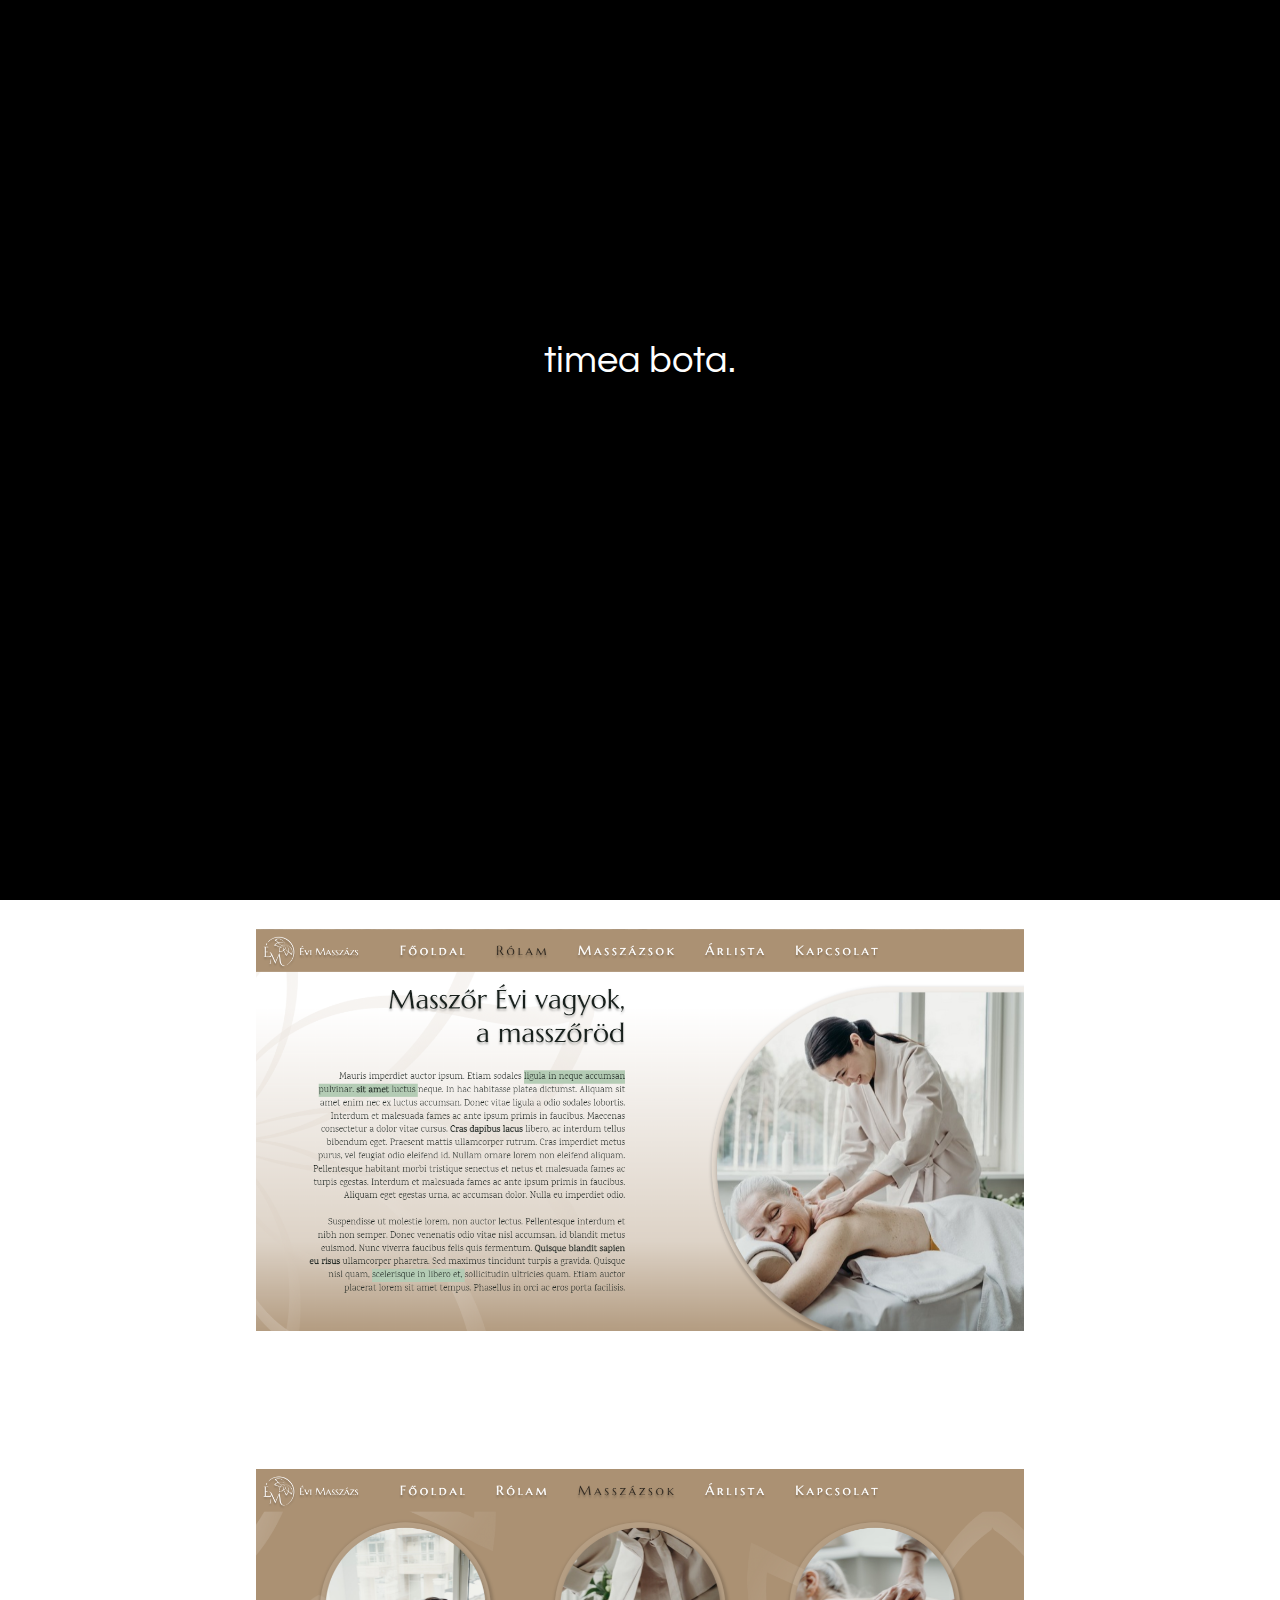
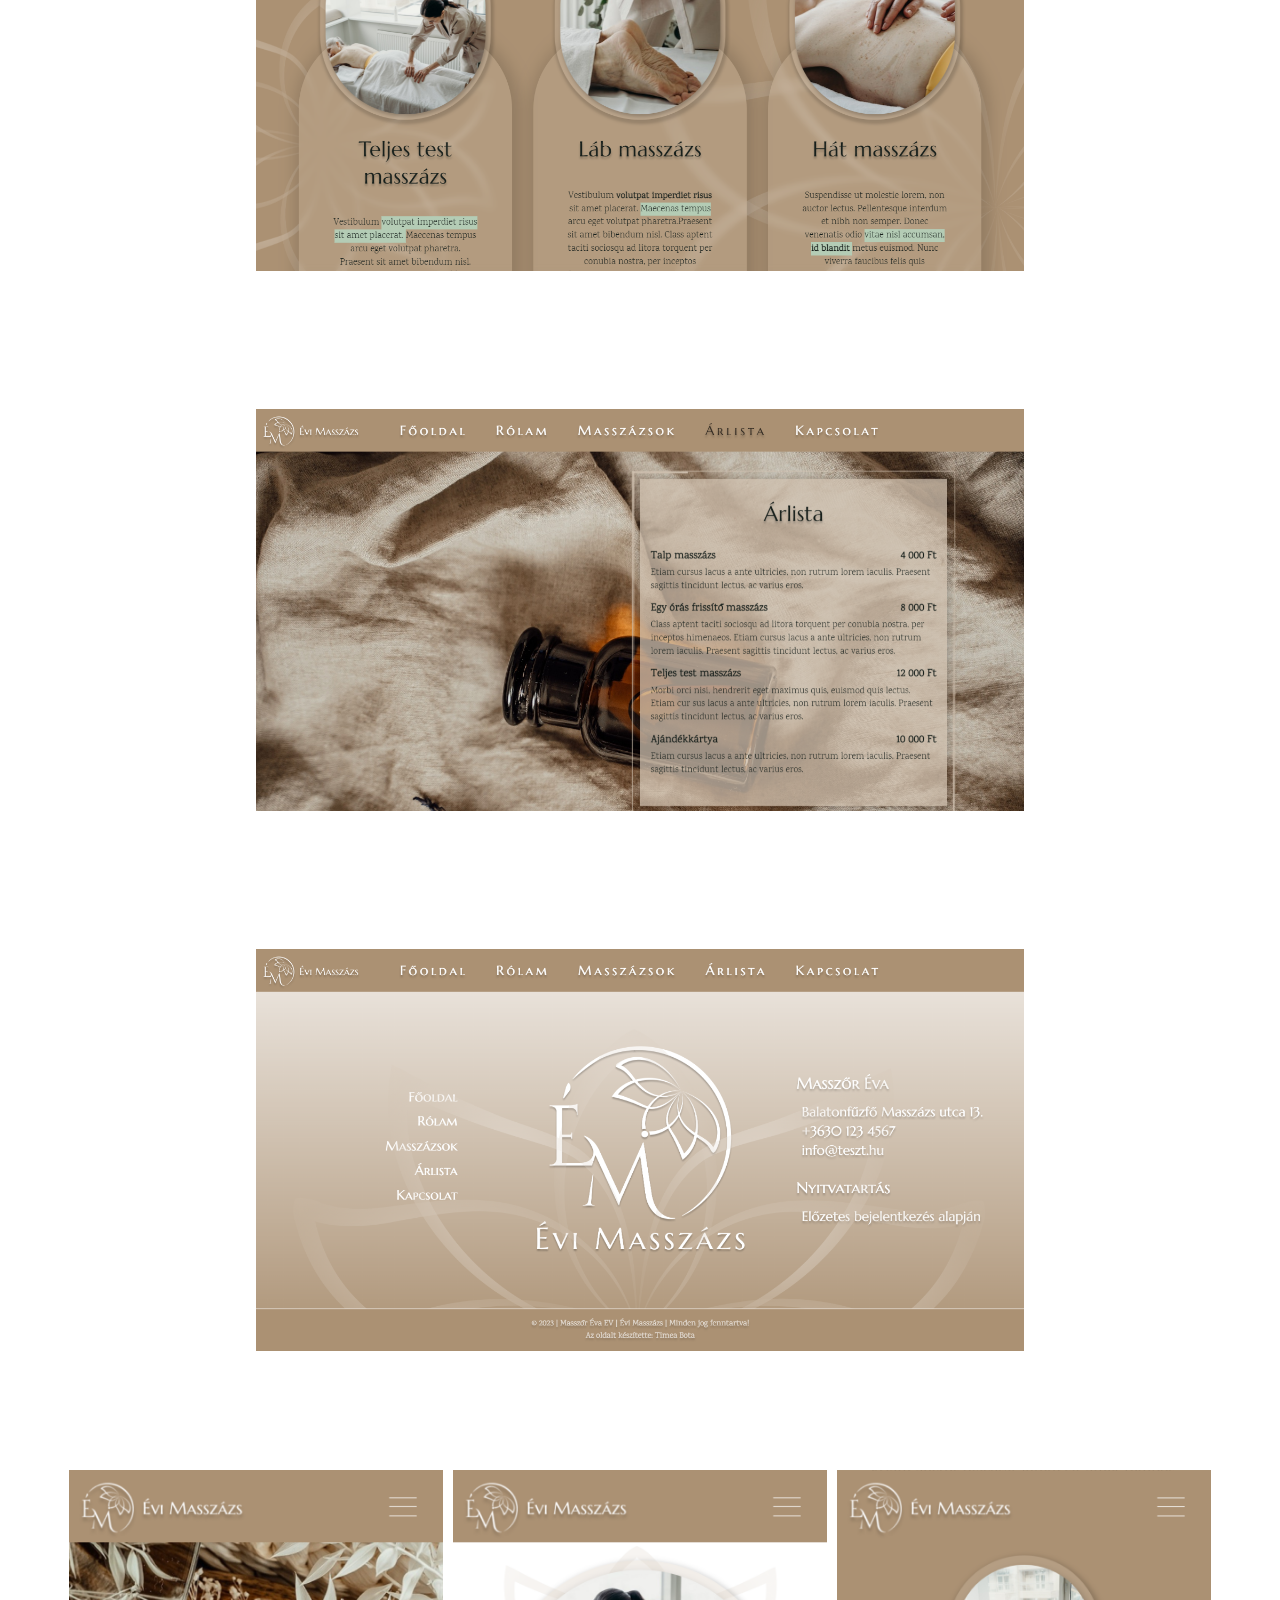
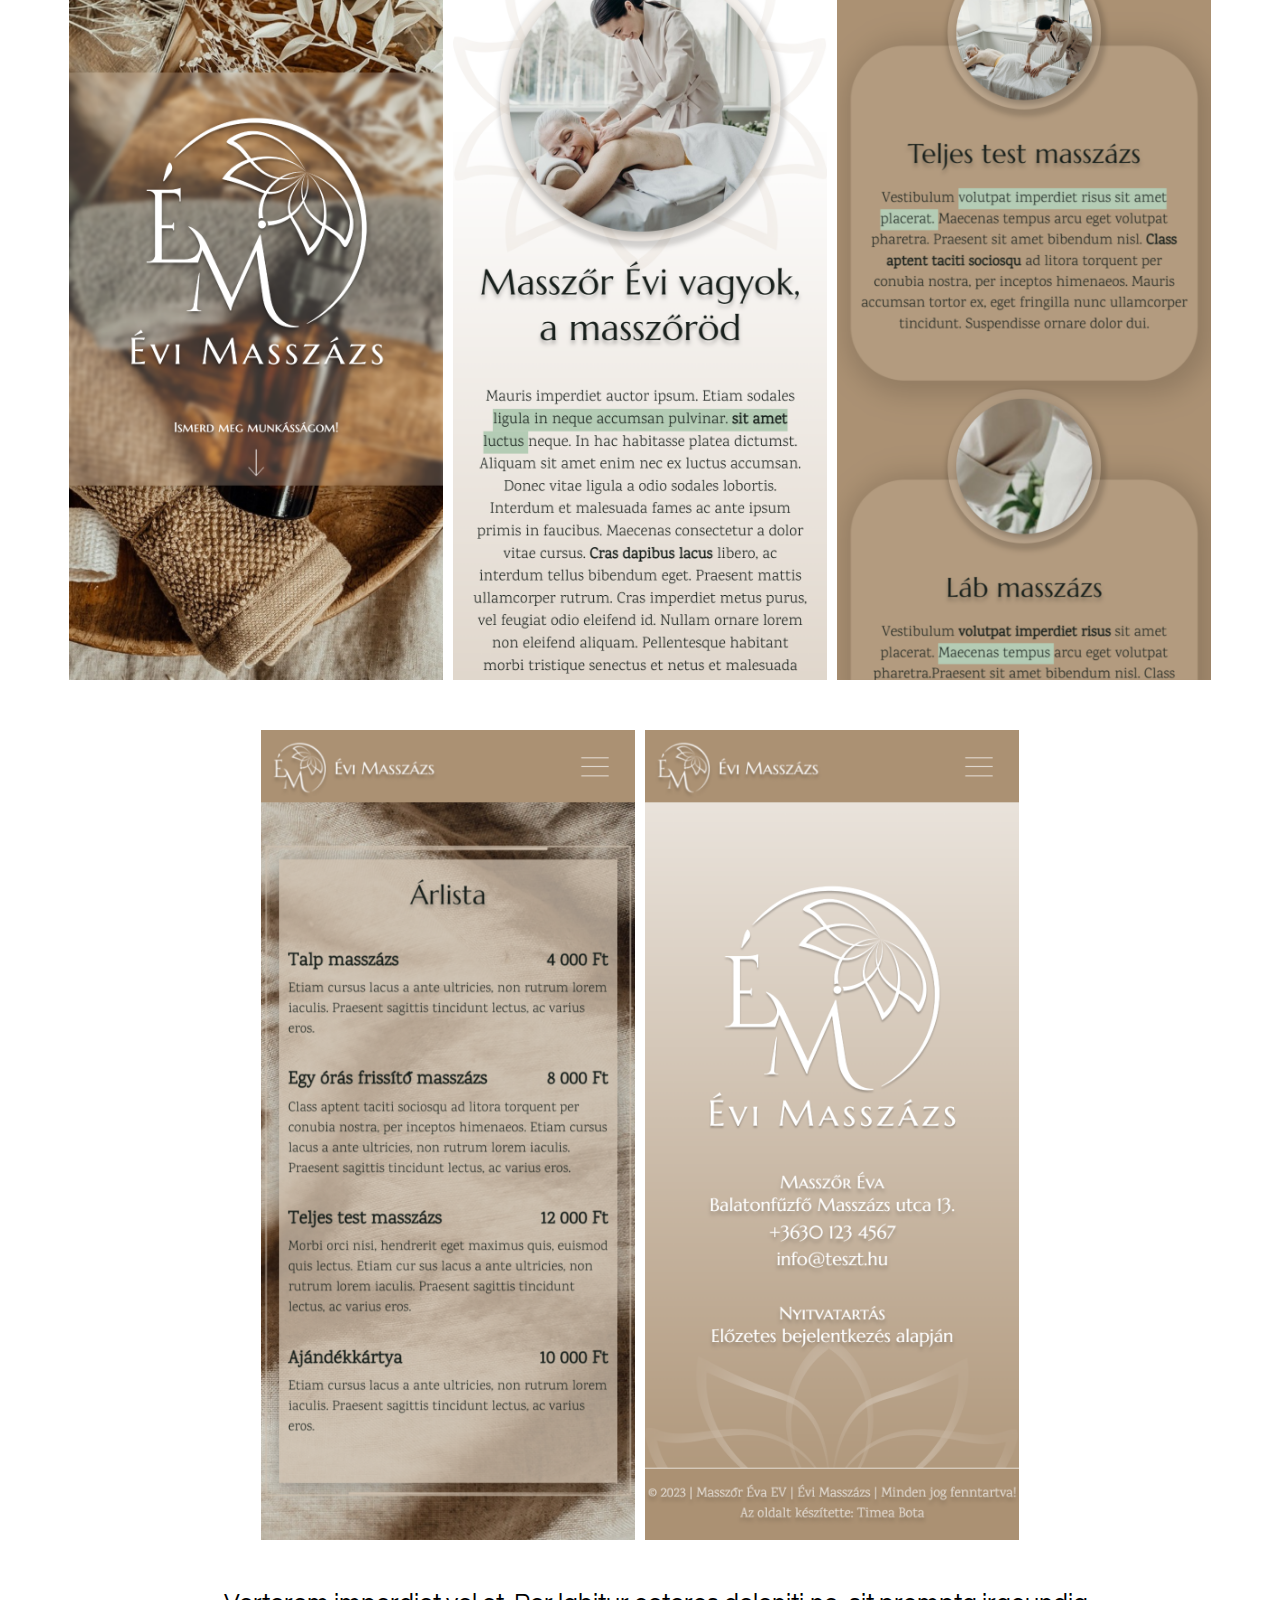
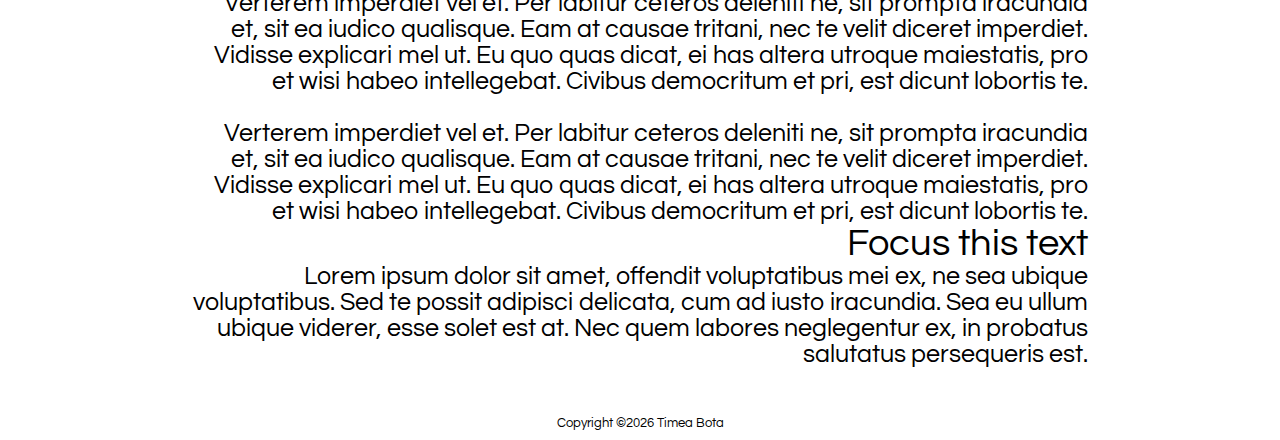
==== portfolio/001.html @ 559e6832 "001portfolio" ====
<!DOCTYPE html>
<html lang="en">
<head>
    <meta charset="UTF-8">
    
    <meta name="viewport" content="width=device-width, initial-scale=1.0">
    <link rel="icon" type="image/x-icon" href="">
    <title>Timea Bota - 001 Eva Massage</title>
    
    <!--css-->
    <link rel="stylesheet" href="./portfolio_style/portfolio_base.css">
    <link rel="stylesheet" href="./portfolio_style/portfolio_intro.css">
    <link rel="stylesheet" href="../style/header.css">
    <link rel="stylesheet" href="./portfolio_style/001.css">
    <!--font Questrial-->
    <link rel="preconnect" href="https://fonts.googleapis.com">
    <link rel="preconnect" href="https://fonts.gstatic.com" crossorigin>
    <link href="https://fonts.googleapis.com/css2?family=Questrial&display=swap" rel="stylesheet">
    <!--font Raleway dots-->
    <link rel="preconnect" href="https://fonts.googleapis.com">
    <link rel="preconnect" href="https://fonts.gstatic.com" crossorigin>
    <link href="https://fonts.googleapis.com/css2?family=Raleway+Dots&display=swap" rel="stylesheet">
    <!--font Mulish-->
    <link rel="preconnect" href="https://fonts.googleapis.com">
    <link rel="preconnect" href="https://fonts.gstatic.com" crossorigin>
    <link href="https://fonts.googleapis.com/css2?family=Mulish&display=swap" rel="stylesheet">

    <script src="../javascript/portfolio_script.js" defer></script>
</head>
<body>
    <div class="intro">
        <h1 class="logo-header">
            <span class="logo-intro">timea</span>
            <span class="logo-intro">bota.</span>
        </h1>
    </div>
    <header class="header">
        <div class="logo">logo</div>
        <div class="name">
            Timea Bota
            <br>
            Graphic Designer
        </div>
    </header>
    <main>
        <div class="back-main">
            <a href="../index.html#portfolio" class="back">Back to the projects</a>
            <a href="../index.html#portfolio" class="arrow">
                <div></div>
                <div></div>
                <div></div>
            </a>
        </div>
        <div class="top-container">
            <h1>Eva Massage alias Évi Masszázs</h1>
            <p>Fictional project based on Adobe Illustrator, Figma, html, css and javascript</p>
            <p>Classic. Friendly. Beige.</p>
        </div>
        <div class="pic-desktop-container">
           <div></div>
           <div></div>
           <div></div>
           <div></div>
           <div></div>
        </div>
        <div class="pic-mobile-container">
            <div></div>
            <div></div>
            <div></div>
            <div></div>
            <div></div>
        </div>
        <div class="bottom-container">
            <p>Verterem imperdiet vel et. Per labitur ceteros deleniti ne, sit prompta iracundia et, sit ea iudico qualisque. Eam at causae tritani, nec te velit diceret imperdiet. Vidisse explicari mel ut. Eu quo quas dicat, ei has altera utroque maiestatis, pro et wisi habeo intellegebat. Civibus democritum et pri, est dicunt lobortis te. <br><br>Verterem imperdiet vel et. Per labitur ceteros deleniti ne, sit prompta iracundia et, sit ea iudico qualisque. Eam at causae tritani, nec te velit diceret imperdiet. Vidisse explicari mel ut. Eu quo quas dicat, ei has altera utroque maiestatis, pro et wisi habeo intellegebat. Civibus democritum et pri, est dicunt lobortis te.</p>
            <h2>Focus this text</h2>
            <p>Lorem ipsum dolor sit amet, offendit voluptatibus mei ex, ne sea ubique voluptatibus. Sed te possit adipisci delicata, cum ad iusto iracundia. Sea eu ullum ubique viderer, esse solet est at. Nec quem labores neglegentur ex, in probatus salutatus persequeris est.</p>
        </div>
    </main>
    <footer class="footer">Copyright &copy;<script>document.write(new Date().getFullYear());</script> Timea Bota</footer>
</body>
</html>
---- portfolio/portfolio_style/portfolio_base.css ----
:root {
    --purple: #CB77DD;
    --yellow: #FFE267;
    --rose-pompadour: #F07292;
    --aquamarine: #00F5D4;
    --mauve: #FFC1FF;
    --mindaro: #C4F094;
    --indigo: #A29DFF;
    --black: #000000;
    --mainFont: 'Questrial', sans-serif;
    --decorativeFont: 'Raleway Dots', cursive;
    --scrollFont: 'Mulish', sans-serif;
    --defaultTransition: all 300ms ease-in-out;
}

* {
    box-sizing: border-box;
    margin: 0;
    padding: 0;
    list-style: none;
    text-decoration: none;
    font-weight: normal;
    color: var(--black);
}

html {
    font-size: 25px;
    min-width: 280px;
}

body {
    font-family: var(--mainFont);
}

h1 {
    font-size: 1.5rem;
}

h3 {
    font-size: 1rem;
}

::-webkit-scrollbar {
    width: 0;
    height: 0;
    background: transparent;
}

::selection {
    background-color: var(--rose-pompadour);
    color: var(--yellow);
}
---- portfolio/portfolio_style/portfolio_intro.css ----
.intro {
    position: absolute;
    top: 0;
    left: 0;
    width: 100vw;
    height: 100vh;
    overflow: hidden;
    background-color: var(--black);
    transition: var(--defaultTransition);
    z-index: 30;
}

.logo-header {
    position: absolute;
    top: 40%;
    left: 50%;
    transform: translate(-50%, -50%);
}

.logo-intro {
    position: relative;
    display: inline-block;
    color: #ffffff;
    bottom: -20px;
    opacity: 0;
    transition: var(--defaultTransition);
}

.logo-intro.active-intro {
    bottom: 0;
    opacity: 1;
    transition: var(--defaultTransition);
}

.logo.fade {
    bottom: 150px;
    opacity: 0;
    transition: var(--defaultTransition);
}
---- style/header.css ----
.header {
    position: fixed;
    height: 100vh;
    width: 50px;
    z-index: 15;
}

.logo {
    font-size: 2rem;
    padding-left: 2rem;
    padding-top: 2rem;
    padding-bottom: 0.5rem;
}

.name {
    font-size: 0.8rem;
    width: 300px;
    padding-left: 2rem;
}

.nav-list {
    position: absolute;
    top: calc(50vh - 50%);
    height: 100vh;
    width: 100px;
    display: flex;
    flex-direction: column;
    justify-content: center;
    white-space: nowrap;
}

.nav-list-a {
    font-size: 1.2rem;
    padding-left: 2rem;
    opacity: 0.5;
    transition: var(--defaultTransition);
}

.line-1 {
    position: absolute;
    top: calc(50% - 100px);
    left: 0;
    width: 15rem;
    border: 1px solid rgba(0, 0, 0, 0.5);
}

.line-2 {
    position: absolute;
    top: calc(50% + 100px);
    left: 0;
    width: 15rem;
    border: 1px solid rgba(0, 0, 0, 0.5);
}

.nav-list-a:hover {
    padding-top: 15px;
    padding-bottom: 15px;
    font-size: 1.5rem;
    opacity: 1;
    transition: var(--defaultTransition);
}

.show-section {
    font-size: 1.5rem;
    opacity: 1;
    transition: var(--defaultTransition);
}

/* OBSERVER RELATED */
.nav-list-a.scale {
    font-size: 1.5rem;
    opacity: 1;
    transition: var(--defaultTransition);
}

/* RESPO MENU */
.toggle-button {
    position: fixed;
    top: 1rem;
    left: 1rem;
    width: 35px;
    height: 17px;
    display: none;
    flex-direction: column;
    justify-content: space-between;
    cursor: pointer;
}

.bar {
    height: 1px;
    background-color: var(--black);
    transition: all .05s linear;
}

/* MAXWIDTH MEDIA QUERIES */
@media screen and (max-width: 1280px) {
    .nav-list-a {
        font-size: 1rem;
    }

    .nav-list-a:hover {
        font-size: 1.1rem;
    }

    .nav-list-a.scale {
        font-size: 1.1rem;
    }

    .line-1 {
        width: 10rem;
    }

    .line-2 {
        width: 10rem;
    }
}

@media screen and (max-width: 960px) {
    .nav-list-a {
        padding-left: 1rem;
    }
}

@media screen and (max-width: 768px) {
    .active ~ .nav-list li {
        transition-delay: 0.5s;
    }

    .header {
        width: 100vw;
        height: unset;
    }
    
    .toggle-button {
        display: flex;
        z-index: 21;
    }

    .toggle-button.open > .bar:nth-child(1) {
        transform: rotate(45deg); 
        translate: 0px 7px;
        transition: all .05s linear;
    }

    .toggle-button.open > .bar:nth-child(2) {
        opacity: 0;
        transition: all .05s linear;
    }

    .toggle-button.open > .bar:nth-child(3) {
        transform: rotate(-45deg); 
        translate: 0px -7px;
        transition: all .05s linear;
    }

    .line-1, .line-2 {
        opacity: 0;
    }

    .mobile-job {
        bottom: 1rem;
        width: 100%;
        height: 2rem;
        padding: 0.2rem;
        display: flex;
        justify-content: center;
        align-items: center;
        font-size: 0.7rem;
        text-align: center;
        background: var(--yellow);
        border: unset;
        transform: scale(0);
        transition: var(--defaultTransition);
        z-index: 18;
        white-space: break-spaces;
    } 

    .active .mobile-job {
        margin-top: 2rem;
        transform: scale(1);
        transition: var(--defaultTransition);
        transition-delay: 0.2s;
    }
    
    .nav-list {
        transform: scale(0);
        transition: all 0.3s linear;
    }

    .nav-list li {
        margin: 0.1rem;
    }    

    .nav-list-a {
        display: flex;
        justify-content: center;
        width: 310px;
        padding-top: 0.8rem;
        padding-bottom: 0.8rem;
        padding-left: 0.2rem;
        padding-right: 0.2rem;
        font-size: 1.3rem;
        opacity: 1;
        background-color: var(--mindaro);
    }

    .nav-list-a.scale {
        font-size: 1.3rem;
        background-color: var(--yellow);
    }

    .nav-list.active {        
        top: 0;
        width: 100vw;
        display: flex;
        justify-content: center;
        align-items: center;
        background-color: var(--indigo);
        opacity: 1;
        transform: scale(1);
        transition: var(--defaultTransition);
        z-index: 17;
    }
    
    .logo {
        position: absolute;
        top: 1rem;
        right: 0;
        width: 100px;
        padding: unset;     
        padding-right: 1rem;
        display: flex;
        align-items: center;
        justify-content: flex-end;
        z-index: 18;
    }

    .name {
        position: absolute;
        top: 3rem;
        right: 0;
        width: unset;
        padding: unset;
        padding-right: 1rem;
        display: flex;
        align-items: center;
        justify-content: flex-end;
        text-align: right;
    }
}

/* MAXHEIGHT MEDIA QUERIES */
@media screen and (max-height: 600px) {
    .line-1 {
        top: calc(50% - 75px);
    }

    .line-2 {
        top: calc(50% + 75px);
    }

    .name {
        font-size: 0.6rem;
    }
}

/* MINWIDTH QUERIES FOR BIGGER DEVICES */
@media screen and (min-width:2560px) {
    .line-1 {
        top: calc(50% - 150px);
    }
    .line-2 {
        top: calc(50% + 150px);
    }
}

/* MIXED MEDIA QUERIES */
@media only screen and (max-width:768px) and (max-height: 550px) {
    .nav-list-a {
        font-size: 0.8rem;
        padding-top: 0.5rem;
        padding-bottom: 0.5rem;
    }
}
---- portfolio/portfolio_style/001.css ----
.top-container {
    width: 100vw;
    height: 30vh;
    padding-right: 2rem;
    display: flex;
    flex-direction: column;
    align-items: flex-end;
    justify-content: flex-end;
    background-color: #faebd7;
    /* opacity: 0;
    transform: translate(0px, -220px);
    transition: all 0.3s ease-in-out; */
}

.back-main {
    display: flex;
    flex-direction: column-reverse;
    align-items: flex-end;
    position: fixed;
    right: 2rem;
    top: 3rem;
    z-index: 10;
}

.back {
    font-size: 0.6rem;
}

.arrow div:nth-child(1) {
    width: 170px;
    height: 2px;
    background-color: black;
}

.arrow div:nth-child(2) {
    width: 30px;
    height: 2px;
    background-color: black;
    transform: translate(-4px, 8px) rotate(45deg);
}

.arrow div:nth-child(3) {
    width: 30px;
    height: 2px;
    background-color: black;
    transform: translate(-4px, -14px) rotate(-45deg);
}

.top-container p {
    font-size: 0.7rem;
}

.pic-desktop-container {
    position: relative;
    width: 100vw;
    min-height: 80vh;
    background-color: #fff;
    padding: 2rem;
    display: flex;
    flex-wrap: wrap;
    justify-content: center;
}

.pic-desktop-container div {
    transition: var(--defaultTransition);
}

.pic-desktop-container div:hover {
    transform: scale(1.2);
    transition: var(--defaultTransition);
}

.pic-desktop-container div:first-child {
    background-image: url(../portfolio_assets/001_hero.png);
    width: 60vw;
    height: 60vh;
    background-position: center;
    background-repeat: no-repeat;
    background-size: contain;
}

.pic-desktop-container div:nth-child(2) {
    background-image: url(../portfolio_assets/001_about.png);
    width: 60vw;
    height: 60vh;
    background-position: center;
    background-repeat: no-repeat;
    background-size: contain;
}

.pic-desktop-container div:nth-child(3) {
    background-image: url(../portfolio_assets/001_massages.png);
    width: 60vw;
    height: 60vh;
    background-position: center;
    background-repeat: no-repeat;
    background-size: contain;
}

.pic-desktop-container div:nth-child(4) {
    background-image: url(../portfolio_assets/001_prices.png);
    width: 60vw;
    height: 60vh;
    background-position: center;
    background-repeat: no-repeat;
    background-size: contain;
}

.pic-desktop-container div:nth-child(5) {
    background-image: url(../portfolio_assets/001_footer.png);
    width: 60vw;
    height: 60vh;
    background-position: center;
    background-repeat: no-repeat;
    background-size: contain;
}

.pic-mobile-container {
    display: flex;
    width: 100vw;
    padding: 0rem 2rem;
    background-color: #fff;
    flex-wrap: wrap;
    justify-content: center;
    align-items: center;
}

.pic-mobile-container div {
    width: 30vw;
    height: 90vh;
    margin-bottom: 2rem;
    background-position-x: center;
    background-repeat: no-repeat;
    background-size: contain;
    transition: var(--defaultTransition);
}

.pic-mobile-container div:hover {
    transform: scale(1.1);
    transition: var(--defaultTransition);
}

.pic-mobile-container div:nth-child(1) {
    background-image: url(../portfolio_assets/001_hero_mobile.png);
}

.pic-mobile-container div:nth-child(2) {
    background-image: url(../portfolio_assets/001_about_mobile.png);
}

.pic-mobile-container div:nth-child(3) {
    background-image: url(../portfolio_assets/001_massages_mobile.png);
}

.pic-mobile-container div:nth-child(4) {
    background-image: url(../portfolio_assets/001_prices_mobile.png);
}

.pic-mobile-container div:nth-child(5) {
    background-image: url(../portfolio_assets/001_footer_mobile.png);
}

.bottom-container {
    width: 100vw;
    padding: 0rem 15% 2rem;
    text-align: right;
}

.footer {
    width: 100vw;
    padding-bottom: 10px;
    text-align: center;
    font-size: 0.5rem;
    z-index: 10;
}

.fadeintop {
    opacity: 1;
    transform: translate(0, 0);
    transition: var(--defaultTransition);
}
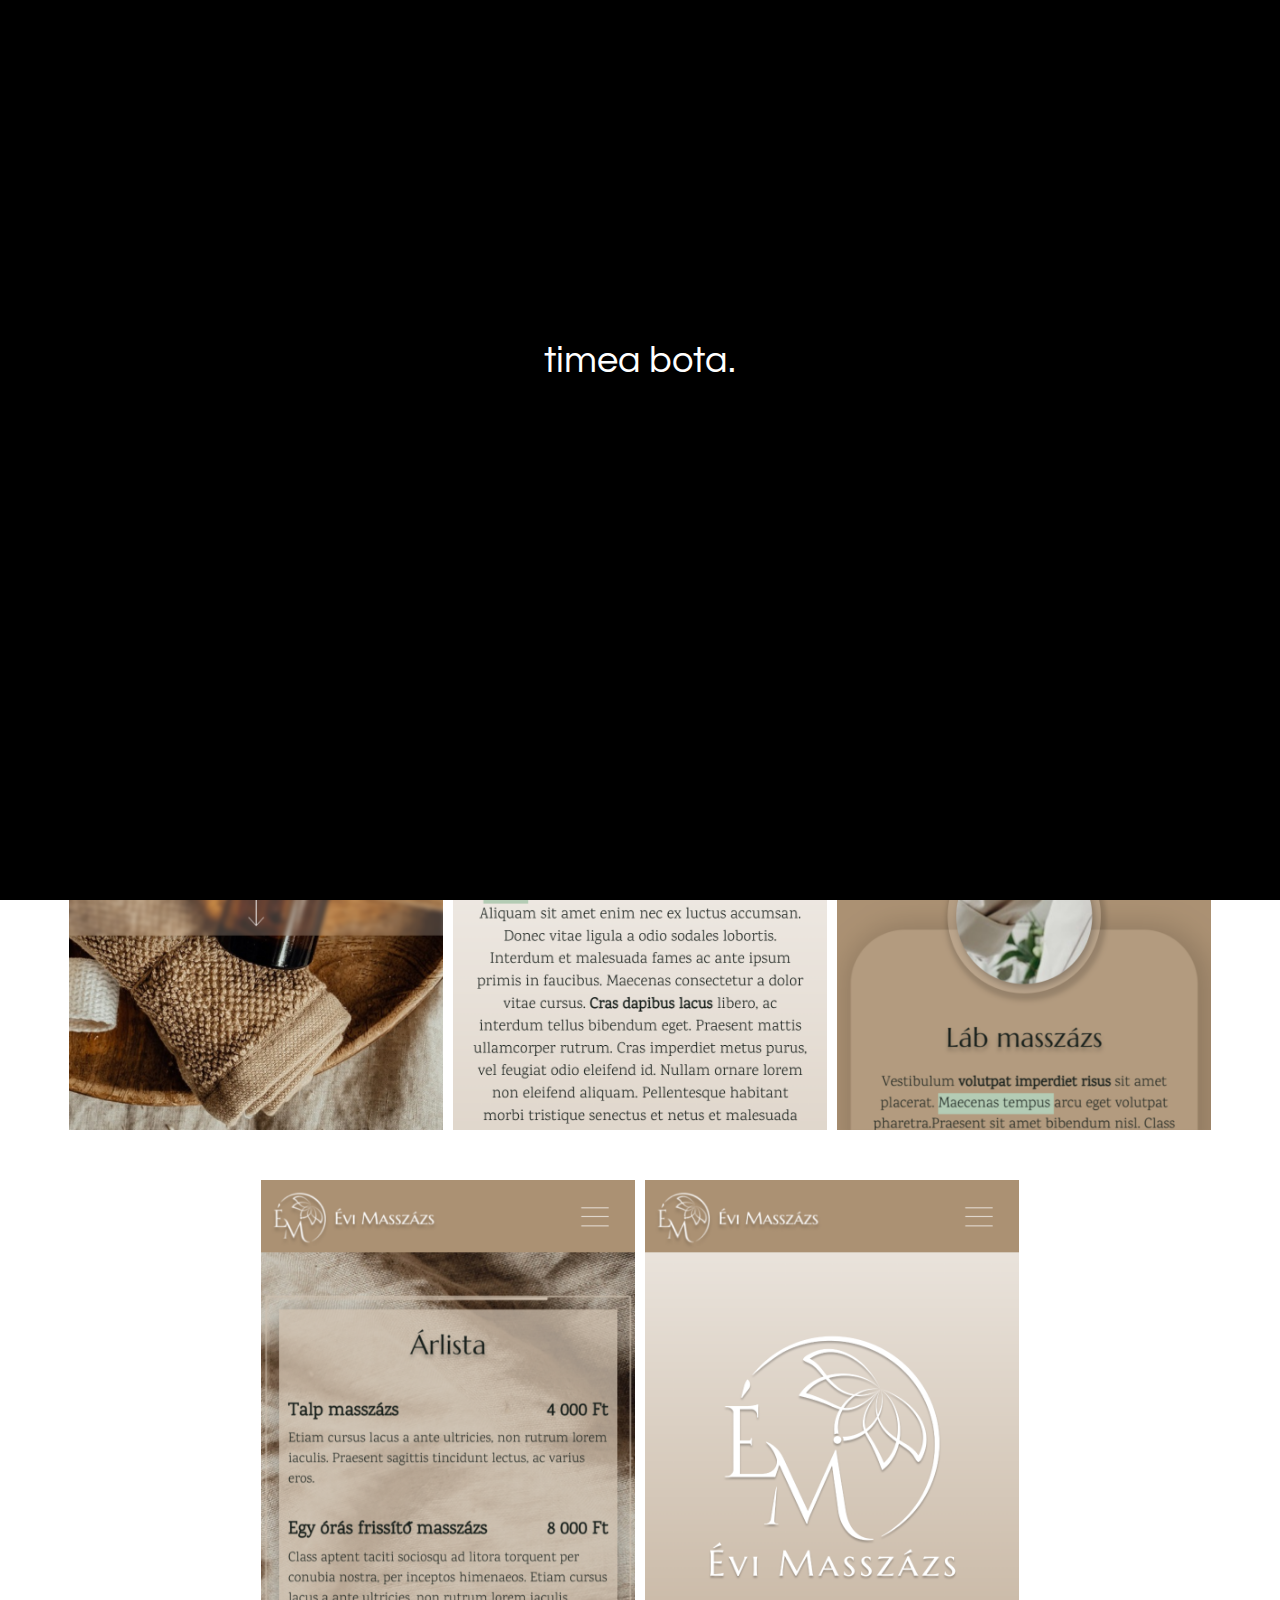
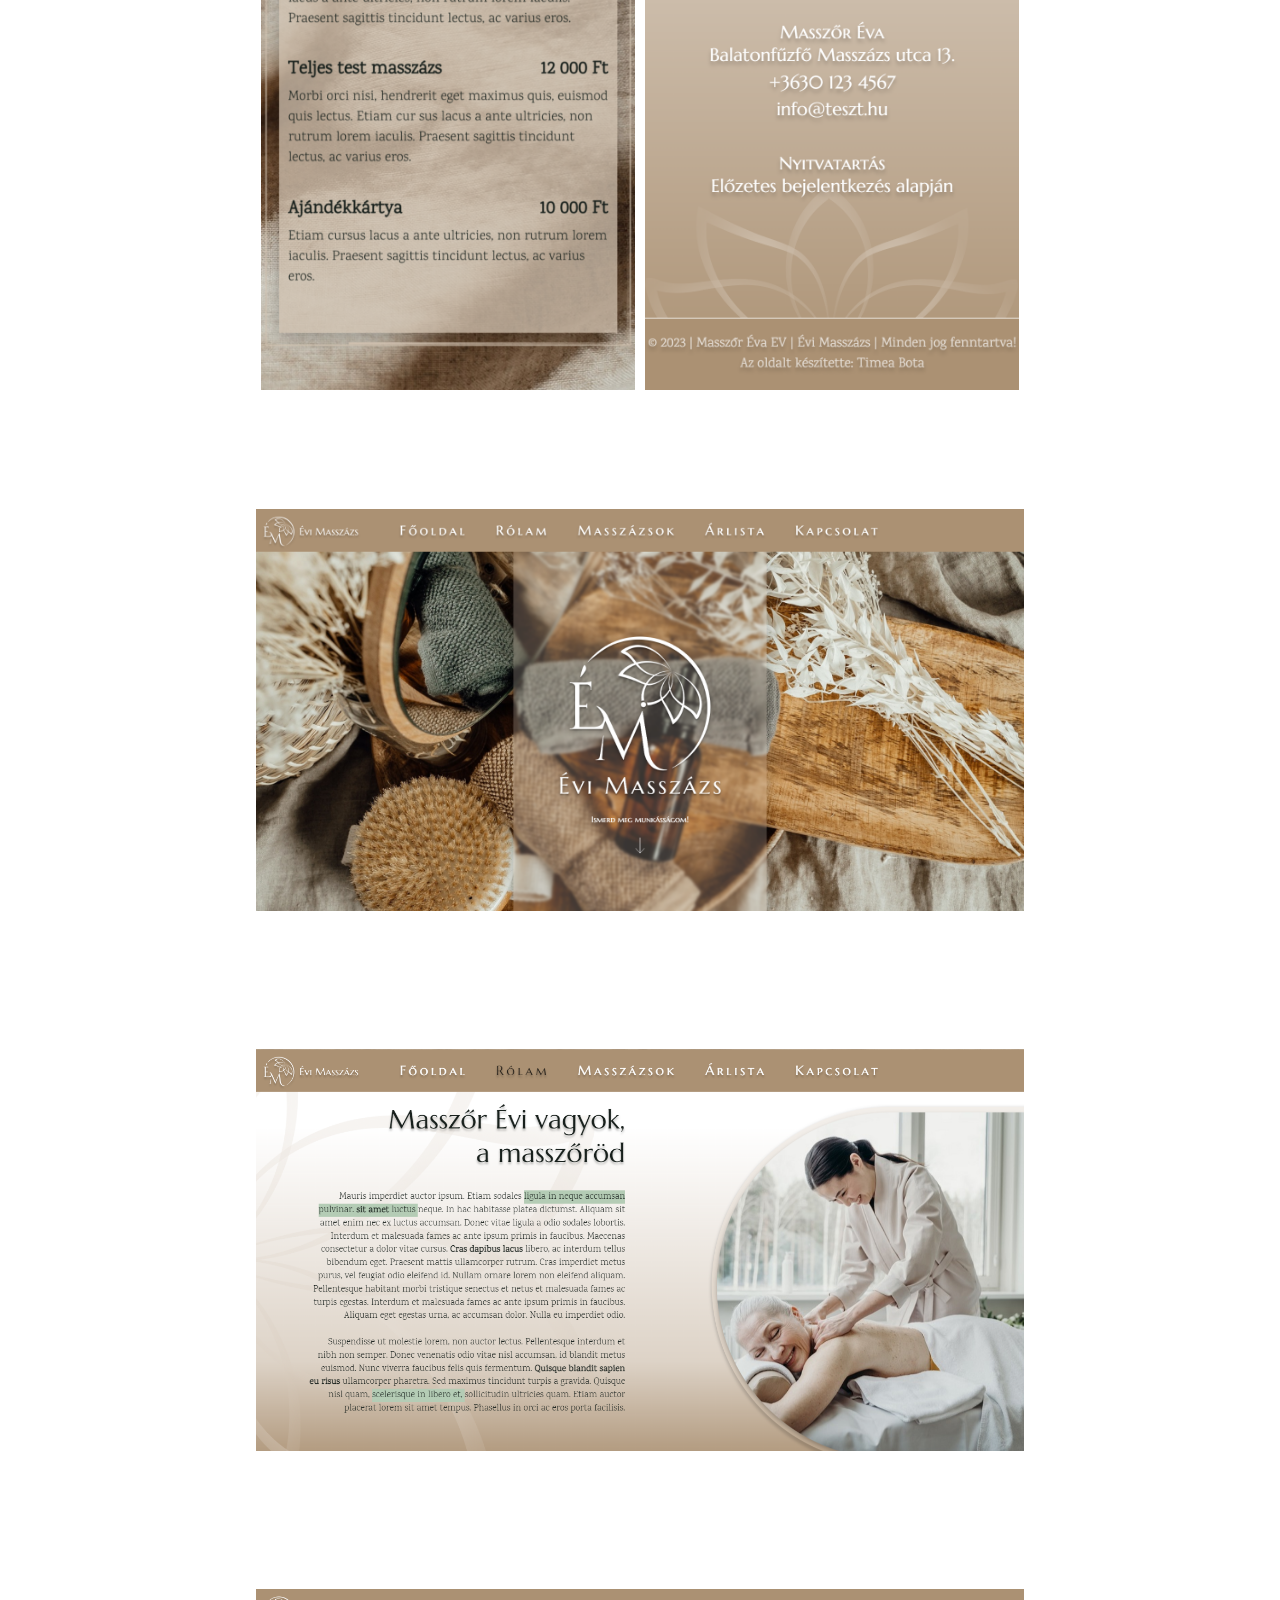
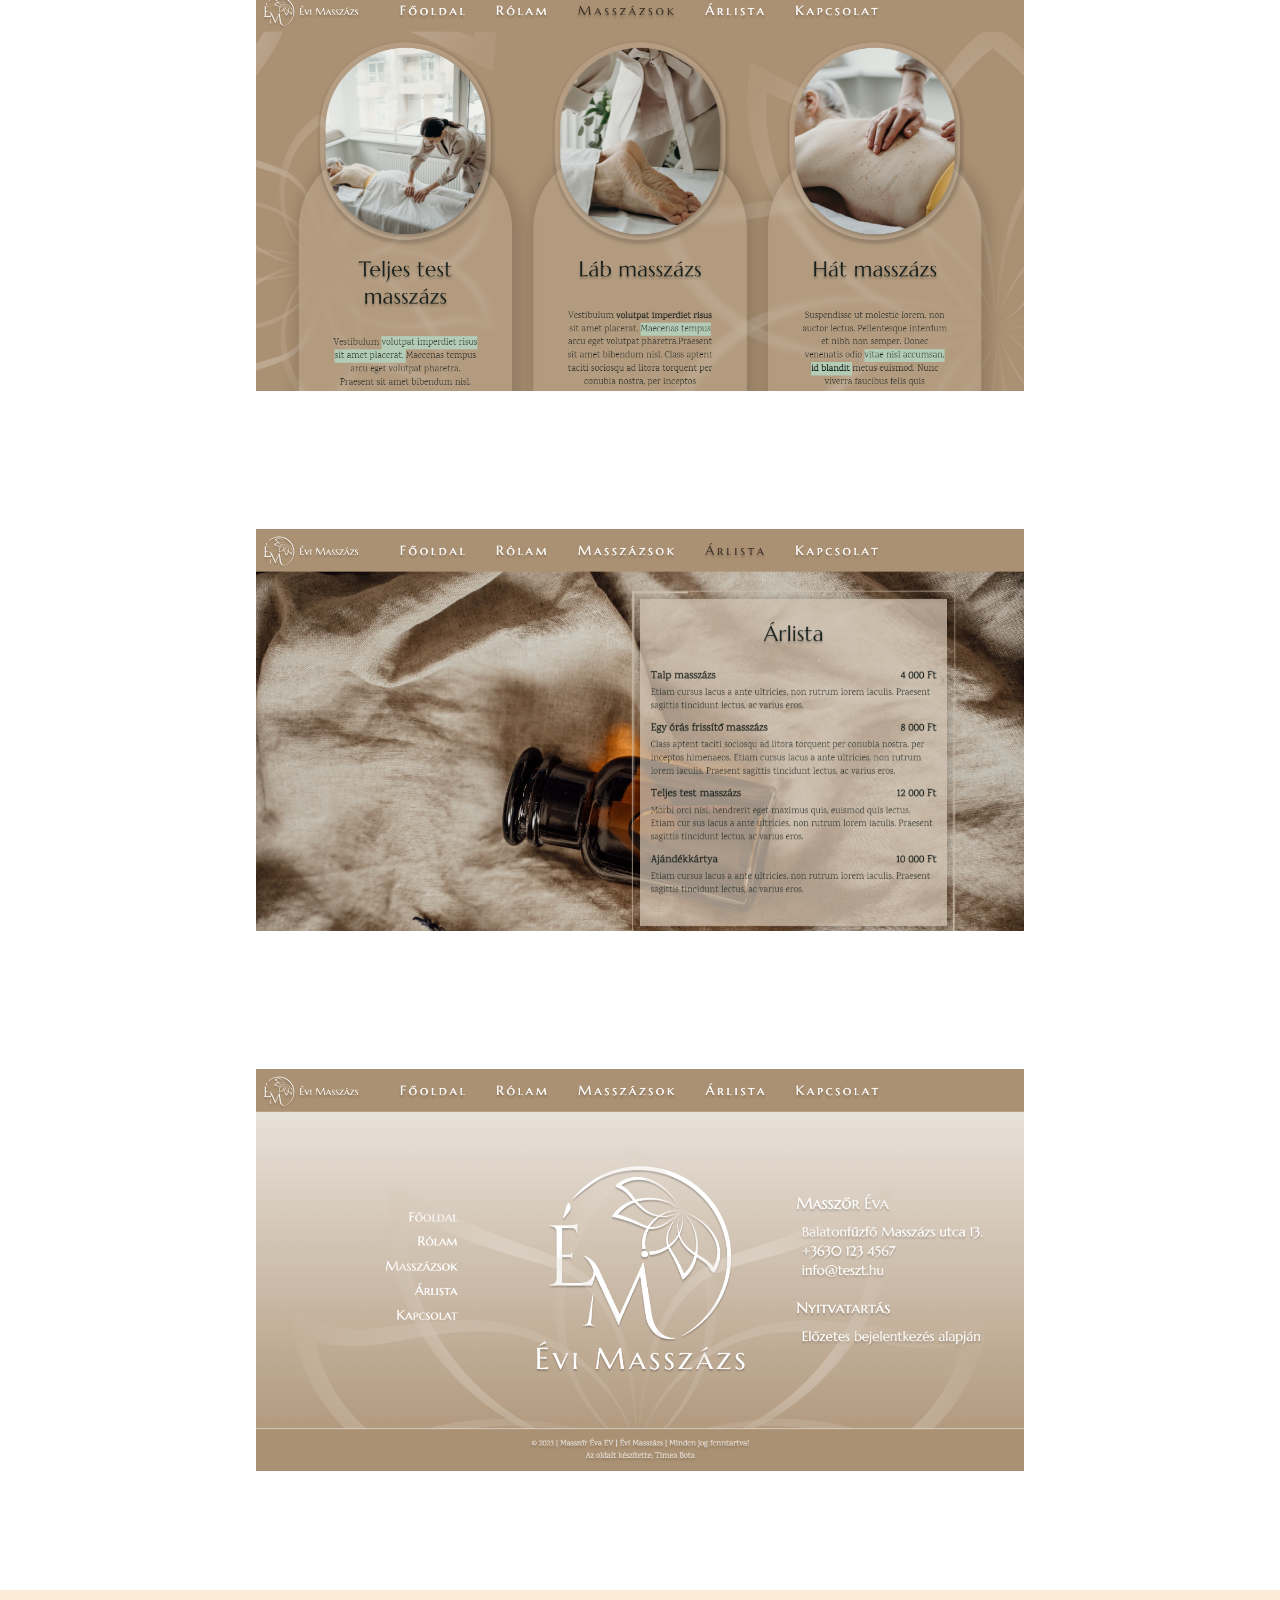
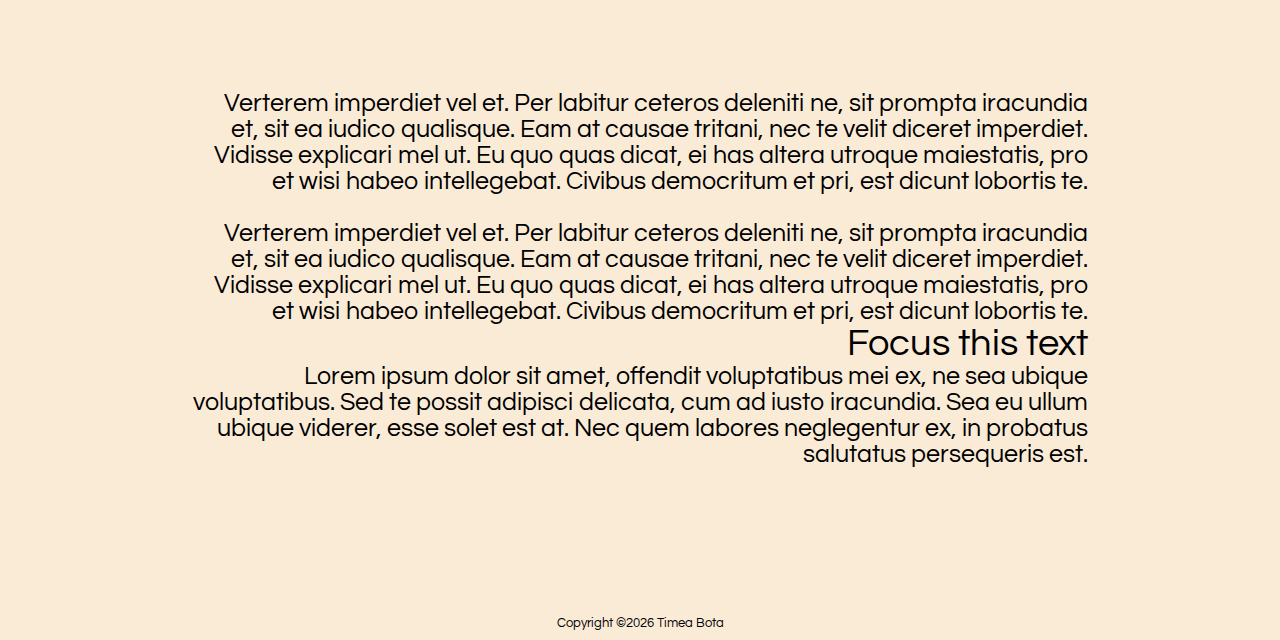
==== commit 5c47b326: "004" ====
--- a/portfolio/001.html
+++ b/portfolio/001.html
@@ -56,13 +56,6 @@
             <p>Fictional project based on Adobe Illustrator, Figma, html, css and javascript</p>
             <p>Classic. Friendly. Beige.</p>
         </div>
-        <div class="pic-desktop-container">
-           <div></div>
-           <div></div>
-           <div></div>
-           <div></div>
-           <div></div>
-        </div>
         <div class="pic-mobile-container">
             <div></div>
             <div></div>
@@ -70,6 +63,13 @@
             <div></div>
             <div></div>
         </div>
+        <div class="pic-desktop-container">
+            <div></div>
+            <div></div>
+            <div></div>
+            <div></div>
+            <div></div>
+         </div>
         <div class="bottom-container">
             <p>Verterem imperdiet vel et. Per labitur ceteros deleniti ne, sit prompta iracundia et, sit ea iudico qualisque. Eam at causae tritani, nec te velit diceret imperdiet. Vidisse explicari mel ut. Eu quo quas dicat, ei has altera utroque maiestatis, pro et wisi habeo intellegebat. Civibus democritum et pri, est dicunt lobortis te. <br><br>Verterem imperdiet vel et. Per labitur ceteros deleniti ne, sit prompta iracundia et, sit ea iudico qualisque. Eam at causae tritani, nec te velit diceret imperdiet. Vidisse explicari mel ut. Eu quo quas dicat, ei has altera utroque maiestatis, pro et wisi habeo intellegebat. Civibus democritum et pri, est dicunt lobortis te.</p>
             <h2>Focus this text</h2>
--- a/portfolio/portfolio_style/001.css
+++ b/portfolio/portfolio_style/001.css
@@ -1,7 +1,7 @@
 .top-container {
     width: 100vw;
     height: 30vh;
-    padding-right: 2rem;
+    padding: 1rem 2rem;
     display: flex;
     flex-direction: column;
     align-items: flex-end;
@@ -24,6 +24,24 @@
 
 .back {
     font-size: 0.6rem;
+    padding-bottom: 20px;
+    transition: var(--defaultTransition);
+    z-index: 2;
+}
+
+.back:hover {
+    transform: scale(1.4);
+    transition: var(--defaultTransition);
+}
+
+.back:hover ~ .arrow {
+    transform: rotate(90deg) scale(0.5);
+    transition: var(--defaultTransition);
+}
+
+.arrow {
+    z-index: 1;
+    transition: var(--defaultTransition);
 }
 
 .arrow div:nth-child(1) {
@@ -55,7 +73,7 @@
     width: 100vw;
     min-height: 80vh;
     background-color: #fff;
-    padding: 2rem;
+    padding: 0rem 2rem 2rem;
     display: flex;
     flex-wrap: wrap;
     justify-content: center;
@@ -118,7 +136,7 @@
 .pic-mobile-container {
     display: flex;
     width: 100vw;
-    padding: 0rem 2rem;
+    padding: 2rem 2rem 0rem;
     background-color: #fff;
     flex-wrap: wrap;
     justify-content: center;
@@ -162,8 +180,9 @@
 
 .bottom-container {
     width: 100vw;
-    padding: 0rem 15% 2rem;
+    padding: 4rem 15% 6rem;
     text-align: right;
+    background-color: #faebd7;
 }
 
 .footer {
@@ -171,6 +190,7 @@
     padding-bottom: 10px;
     text-align: center;
     font-size: 0.5rem;
+    background-color: #faebd7;
     z-index: 10;
 }
 
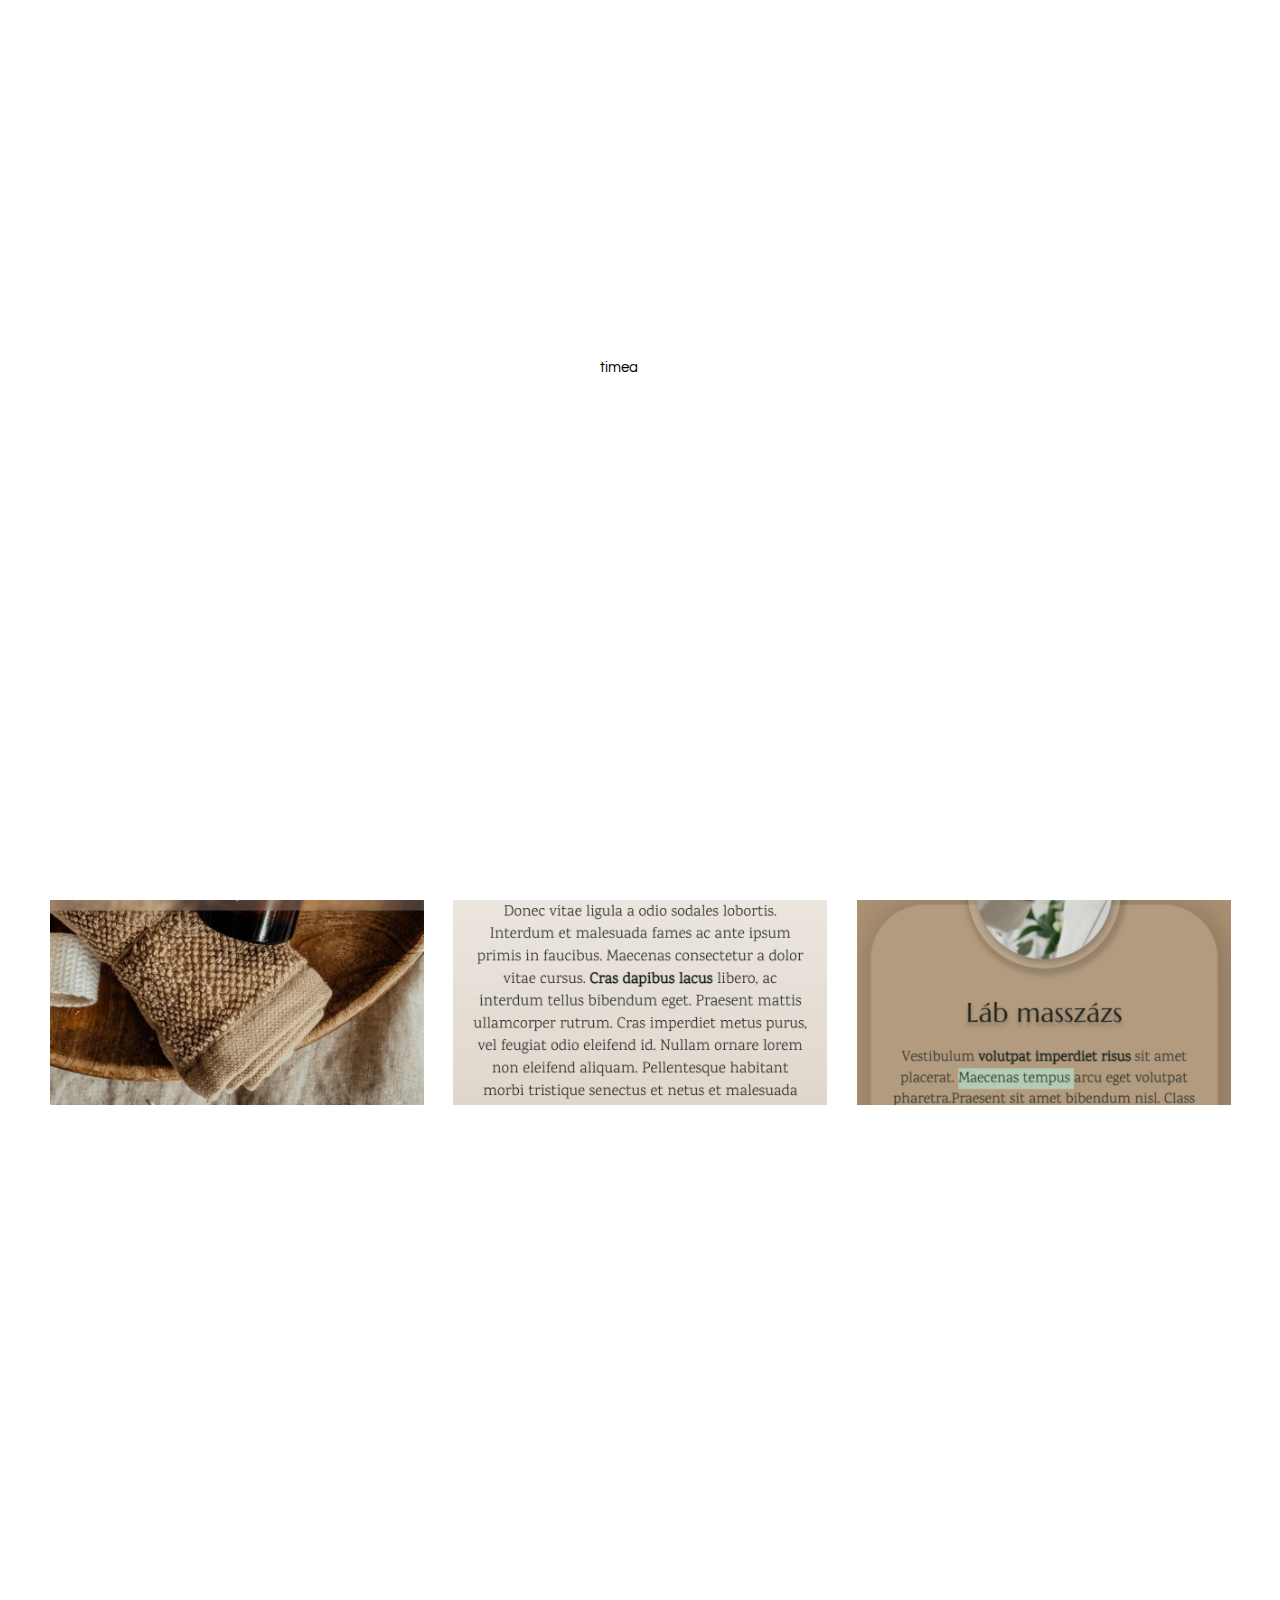
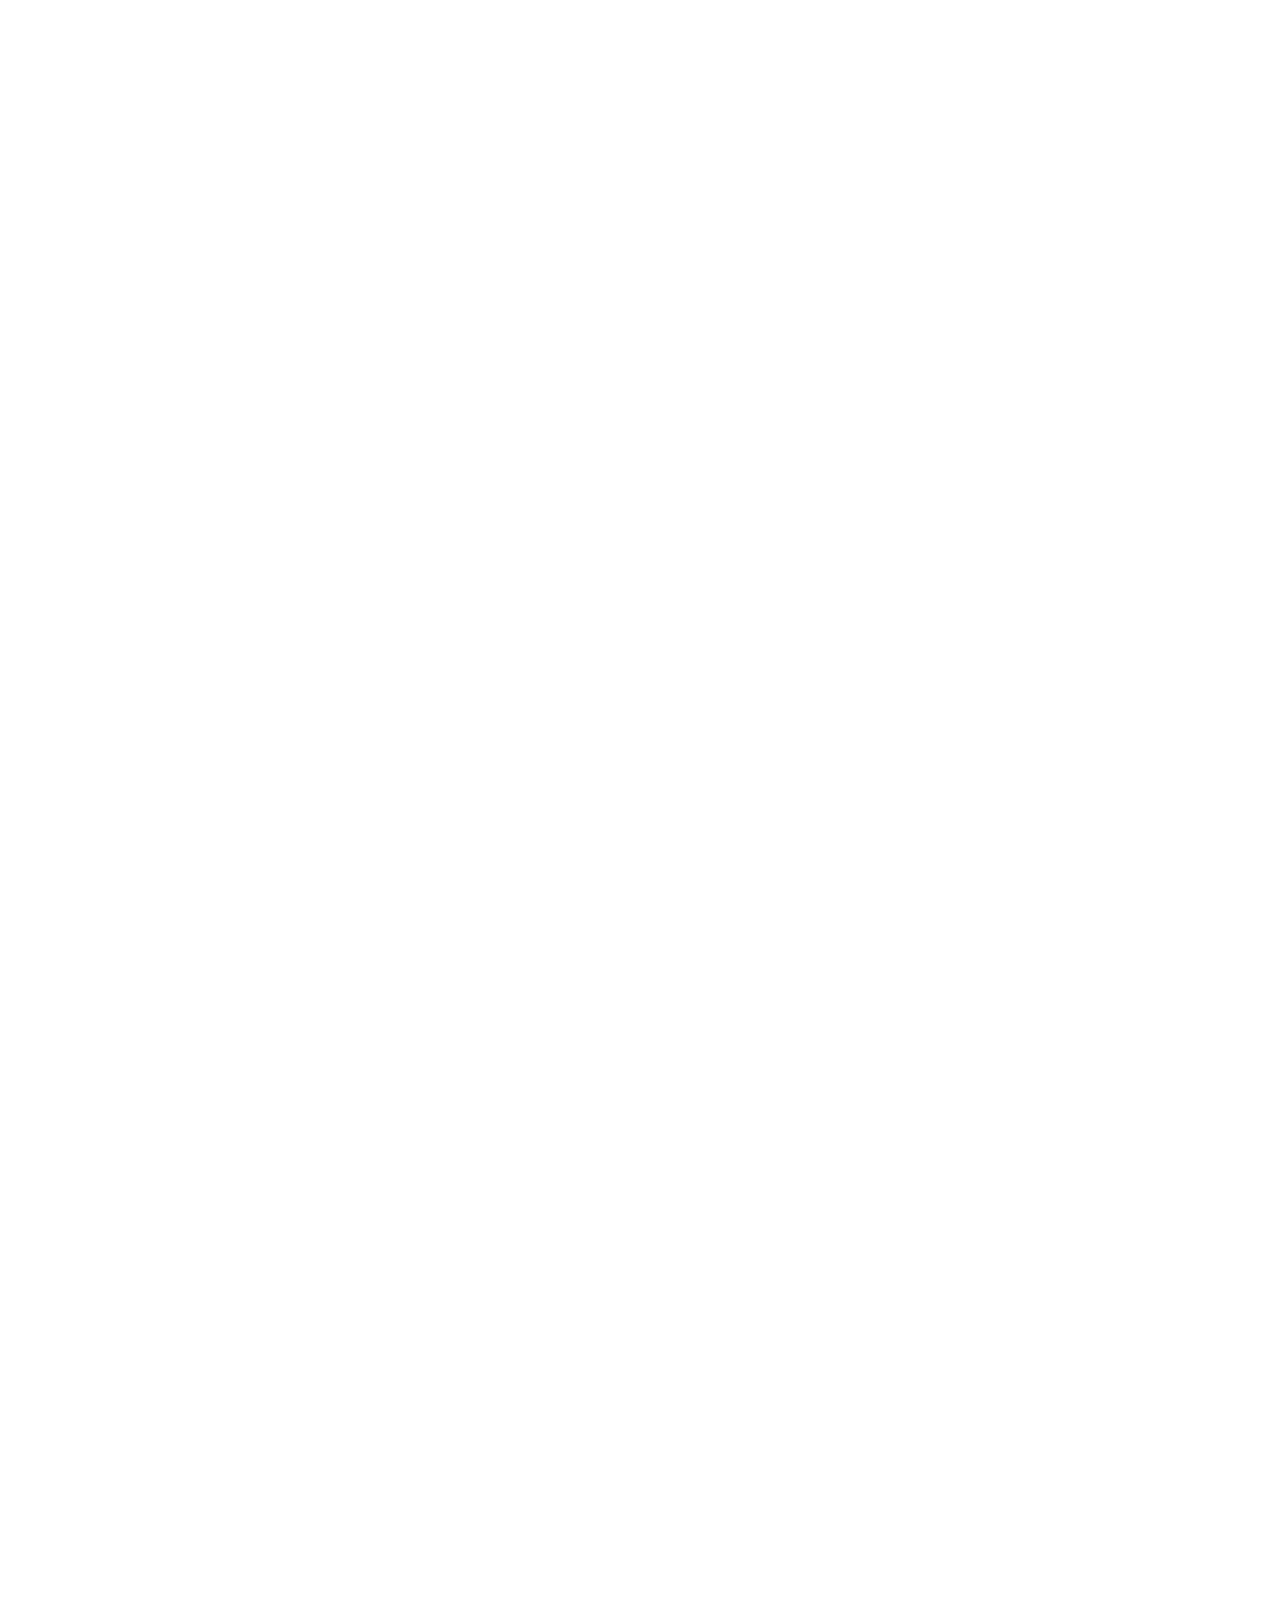
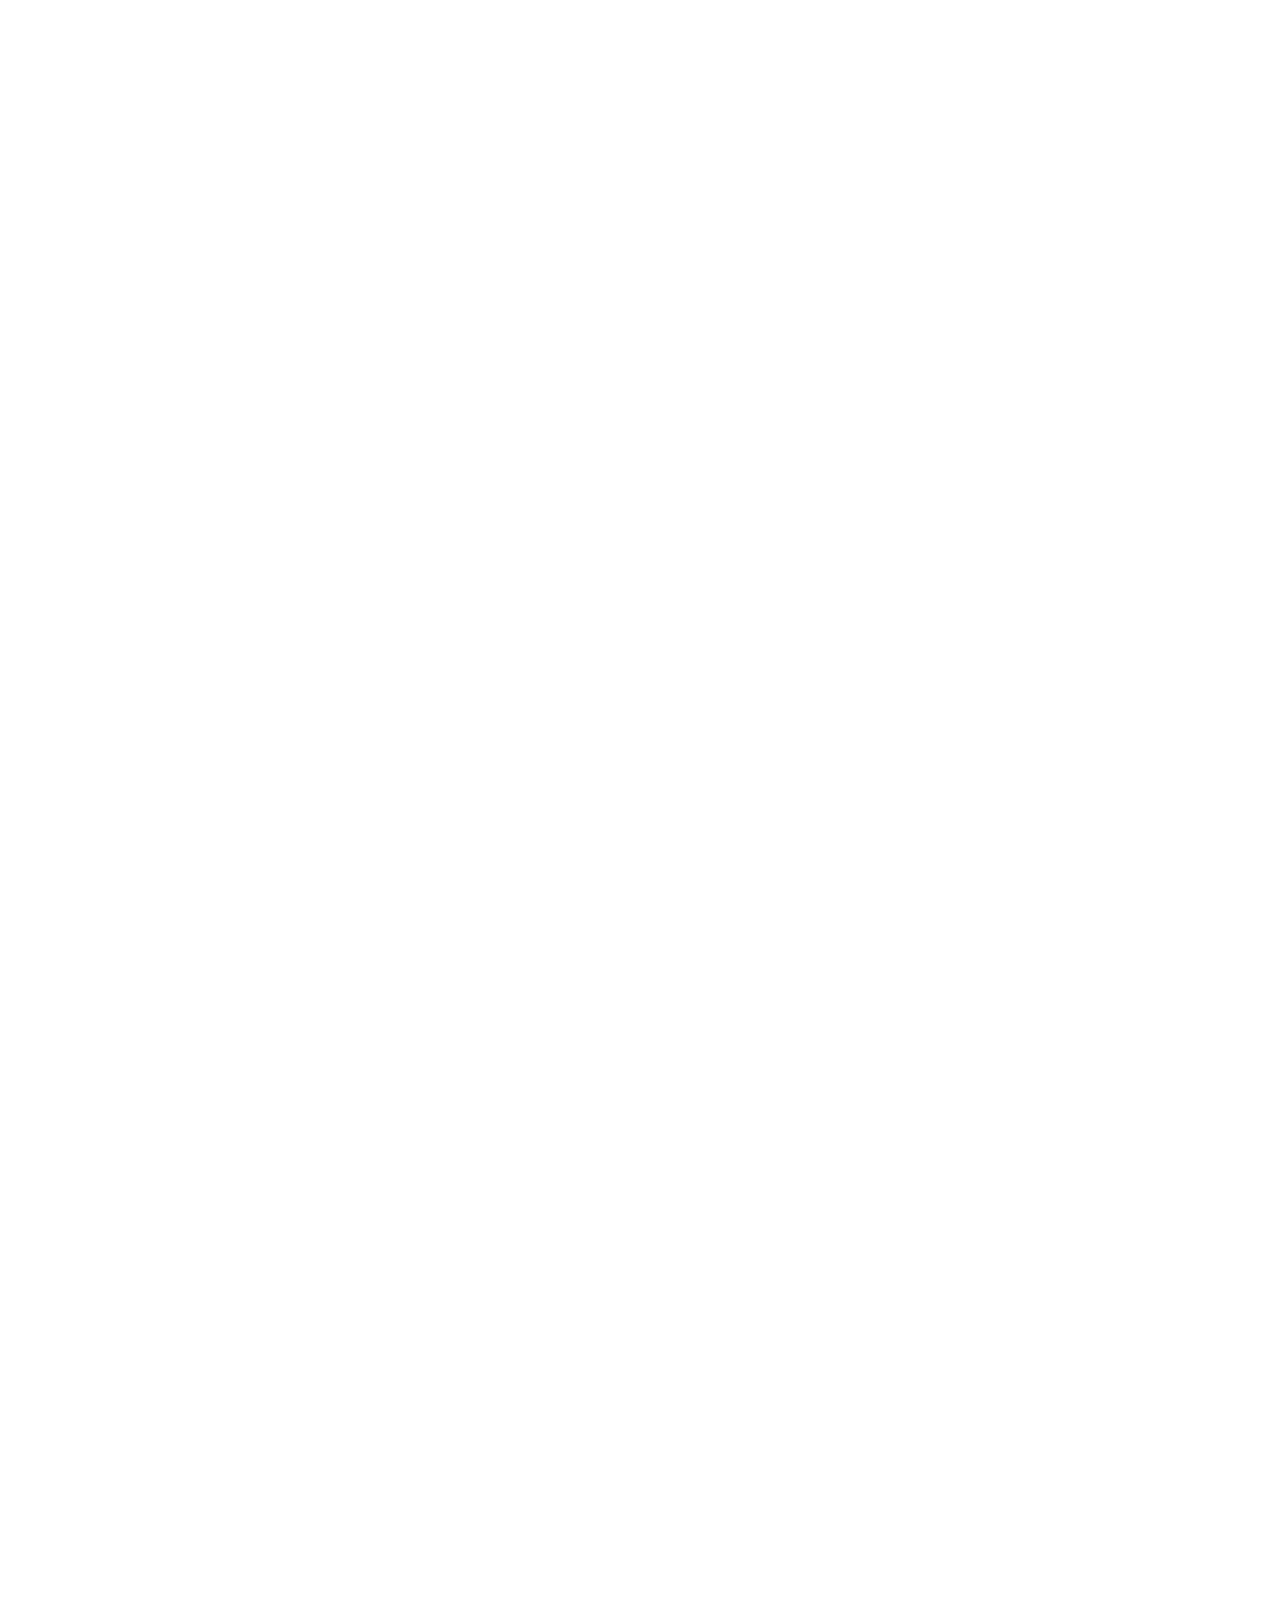
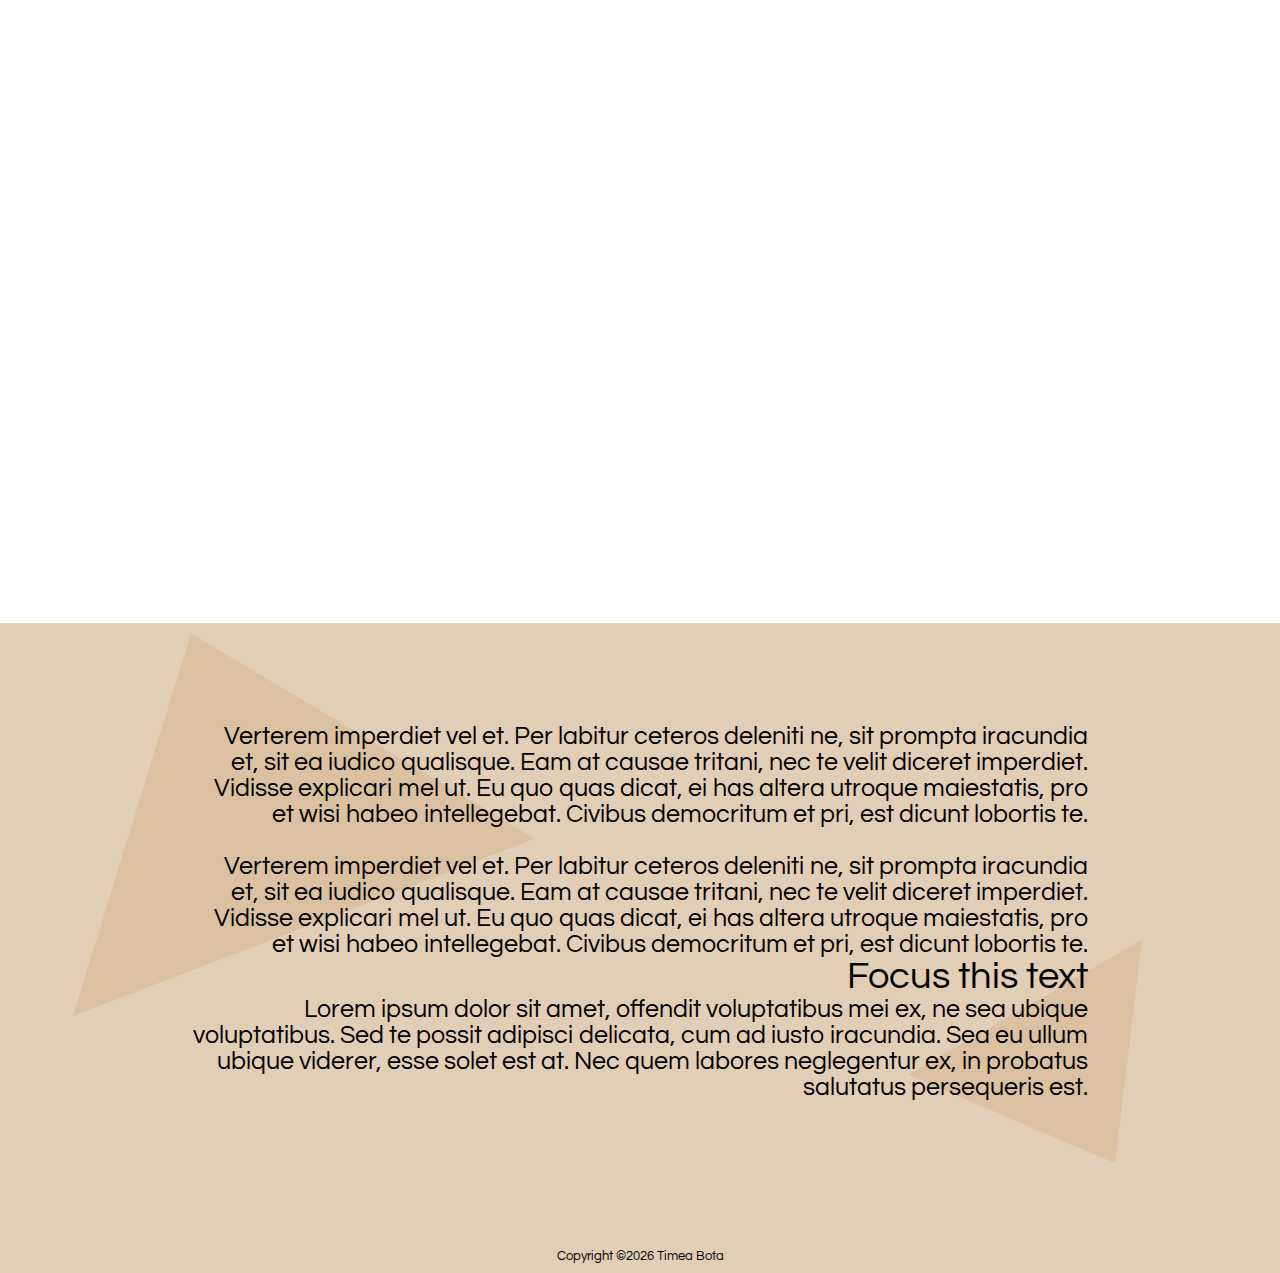
==== commit a078233d: "portfolio pages" ====
--- a/portfolio/001.html
+++ b/portfolio/001.html
@@ -2,7 +2,6 @@
 <html lang="en">
 <head>
     <meta charset="UTF-8">
-    
     <meta name="viewport" content="width=device-width, initial-scale=1.0">
     <link rel="icon" type="image/x-icon" href="">
     <title>Timea Bota - 001 Eva Massage</title>
@@ -12,18 +11,11 @@
     <link rel="stylesheet" href="./portfolio_style/portfolio_intro.css">
     <link rel="stylesheet" href="../style/header.css">
     <link rel="stylesheet" href="./portfolio_style/001.css">
+    
     <!--font Questrial-->
     <link rel="preconnect" href="https://fonts.googleapis.com">
     <link rel="preconnect" href="https://fonts.gstatic.com" crossorigin>
     <link href="https://fonts.googleapis.com/css2?family=Questrial&display=swap" rel="stylesheet">
-    <!--font Raleway dots-->
-    <link rel="preconnect" href="https://fonts.googleapis.com">
-    <link rel="preconnect" href="https://fonts.gstatic.com" crossorigin>
-    <link href="https://fonts.googleapis.com/css2?family=Raleway+Dots&display=swap" rel="stylesheet">
-    <!--font Mulish-->
-    <link rel="preconnect" href="https://fonts.googleapis.com">
-    <link rel="preconnect" href="https://fonts.gstatic.com" crossorigin>
-    <link href="https://fonts.googleapis.com/css2?family=Mulish&display=swap" rel="stylesheet">
 
     <script src="../javascript/portfolio_script.js" defer></script>
 </head>
@@ -43,14 +35,13 @@
         </div>
     </header>
     <main>
-        <div class="back-main">
-            <a href="../index.html#portfolio" class="back">Back to the projects</a>
-            <a href="../index.html#portfolio" class="arrow">
-                <div></div>
-                <div></div>
-                <div></div>
-            </a>
+        <div class="top-triangles">
+            <div></div>
+            <div></div>
         </div>
+        <a href="../index.html#portfolio" class="back-main">
+            <div class="back">Back to the projects</div>
+        </a>
         <div class="top-container">
             <h1>Eva Massage alias Évi Masszázs</h1>
             <p>Fictional project based on Adobe Illustrator, Figma, html, css and javascript</p>
@@ -74,7 +65,12 @@
             <p>Verterem imperdiet vel et. Per labitur ceteros deleniti ne, sit prompta iracundia et, sit ea iudico qualisque. Eam at causae tritani, nec te velit diceret imperdiet. Vidisse explicari mel ut. Eu quo quas dicat, ei has altera utroque maiestatis, pro et wisi habeo intellegebat. Civibus democritum et pri, est dicunt lobortis te. <br><br>Verterem imperdiet vel et. Per labitur ceteros deleniti ne, sit prompta iracundia et, sit ea iudico qualisque. Eam at causae tritani, nec te velit diceret imperdiet. Vidisse explicari mel ut. Eu quo quas dicat, ei has altera utroque maiestatis, pro et wisi habeo intellegebat. Civibus democritum et pri, est dicunt lobortis te.</p>
             <h2>Focus this text</h2>
             <p>Lorem ipsum dolor sit amet, offendit voluptatibus mei ex, ne sea ubique voluptatibus. Sed te possit adipisci delicata, cum ad iusto iracundia. Sea eu ullum ubique viderer, esse solet est at. Nec quem labores neglegentur ex, in probatus salutatus persequeris est.</p>
+            <div class="bot-triangles">
+                <div></div>
+                <div></div>
+            </div>
         </div>
+        
     </main>
     <footer class="footer">Copyright &copy;<script>document.write(new Date().getFullYear());</script> Timea Bota</footer>
 </body>
--- a/portfolio/portfolio_style/portfolio_intro.css
+++ b/portfolio/portfolio_style/portfolio_intro.css
@@ -5,7 +5,7 @@
     width: 100vw;
     height: 100vh;
     overflow: hidden;
-    background-color: var(--black);
+    background-color: #fff;
     transition: var(--defaultTransition);
     z-index: 30;
 }
@@ -20,7 +20,8 @@
 .logo-intro {
     position: relative;
     display: inline-block;
-    color: #ffffff;
+    color: black;
+    font-size: 15px;
     bottom: -20px;
     opacity: 0;
     transition: var(--defaultTransition);
--- a/portfolio/portfolio_style/001.css
+++ b/portfolio/portfolio_style/001.css
@@ -1,12 +1,12 @@
 .top-container {
     width: 100vw;
     height: 30vh;
-    padding: 1rem 2rem;
+    padding: 0.5rem 2rem;
     display: flex;
     flex-direction: column;
     align-items: flex-end;
     justify-content: flex-end;
-    background-color: #faebd7;
+    background-color: #E2CDB6;
     /* opacity: 0;
     transform: translate(0px, -220px);
     transition: all 0.3s ease-in-out; */
@@ -24,54 +24,33 @@
 
 .back {
     font-size: 0.6rem;
-    padding-bottom: 20px;
+    padding: 5px;
+    border: 1px solid black;
+    text-shadow: 1px 1px 5px rgba(255, 255, 255, 0.61);
     transition: var(--defaultTransition);
     z-index: 2;
 }
 
 .back:hover {
     transform: scale(1.4);
-    transition: var(--defaultTransition);
-}
-
-.back:hover ~ .arrow {
-    transform: rotate(90deg) scale(0.5);
-    transition: var(--defaultTransition);
-}
-
-.arrow {
-    z-index: 1;
-    transition: var(--defaultTransition);
-}
-
-.arrow div:nth-child(1) {
-    width: 170px;
-    height: 2px;
-    background-color: black;
-}
-
-.arrow div:nth-child(2) {
-    width: 30px;
-    height: 2px;
-    background-color: black;
-    transform: translate(-4px, 8px) rotate(45deg);
-}
-
-.arrow div:nth-child(3) {
-    width: 30px;
-    height: 2px;
-    background-color: black;
-    transform: translate(-4px, -14px) rotate(-45deg);
+    background-color: #dbc0a2;
+    transition: var(--defaultTransition);
+}
+
+.top-container h1 {
+    z-index: 5;
 }
 
 .top-container p {
     font-size: 0.7rem;
+    text-align: right;
+    z-index: 5;
 }
 
 .pic-desktop-container {
     position: relative;
     width: 100vw;
-    min-height: 80vh;
+    height: 100%;
     background-color: #fff;
     padding: 0rem 2rem 2rem;
     display: flex;
@@ -80,57 +59,44 @@
 }
 
 .pic-desktop-container div {
-    transition: var(--defaultTransition);
-}
-
-.pic-desktop-container div:hover {
-    transform: scale(1.2);
-    transition: var(--defaultTransition);
-}
-
-.pic-desktop-container div:first-child {
-    background-image: url(../portfolio_assets/001_hero.png);
-    width: 60vw;
-    height: 60vh;
+    width: 80vw;
+    padding-bottom: 53.25%;
     background-position: center;
     background-repeat: no-repeat;
     background-size: contain;
+    opacity: 0;
+    transform: translate(0px, -50px);
+    transition: var(--defaultTransition);
+}
+
+.pic-desktop-container div.fadein {
+    opacity: 1;
+    transform: translate(0, 0);
+    transition: var(--defaultTransition);
+}
+
+.pic-desktop-container div:hover {
+    transform: scale(1.2);
+}
+
+.pic-desktop-container div:first-child {
+    background-image: url(../portfolio_assets/001_hero.png); 
 }
 
 .pic-desktop-container div:nth-child(2) {
     background-image: url(../portfolio_assets/001_about.png);
-    width: 60vw;
-    height: 60vh;
-    background-position: center;
-    background-repeat: no-repeat;
-    background-size: contain;
 }
 
 .pic-desktop-container div:nth-child(3) {
     background-image: url(../portfolio_assets/001_massages.png);
-    width: 60vw;
-    height: 60vh;
-    background-position: center;
-    background-repeat: no-repeat;
-    background-size: contain;
 }
 
 .pic-desktop-container div:nth-child(4) {
     background-image: url(../portfolio_assets/001_prices.png);
-    width: 60vw;
-    height: 60vh;
-    background-position: center;
-    background-repeat: no-repeat;
-    background-size: contain;
 }
 
 .pic-desktop-container div:nth-child(5) {
     background-image: url(../portfolio_assets/001_footer.png);
-    width: 60vw;
-    height: 60vh;
-    background-position: center;
-    background-repeat: no-repeat;
-    background-size: contain;
 }
 
 .pic-mobile-container {
@@ -150,6 +116,14 @@
     background-position-x: center;
     background-repeat: no-repeat;
     background-size: contain;
+    opacity: 0;
+    transform: translate(0px, -50px);
+    transition: var(--defaultTransition);
+}
+
+.pic-mobile-container div.fadein {
+    opacity: 1;
+    transform: translate(0, 0);
     transition: var(--defaultTransition);
 }
 
@@ -179,10 +153,16 @@
 }
 
 .bottom-container {
+    position: relative;
     width: 100vw;
     padding: 4rem 15% 6rem;
     text-align: right;
-    background-color: #faebd7;
+    background-color: #E2CDB6;
+}
+
+.bottom-container p, .bottom-container h2 {
+    position: inherit;
+    z-index: 5;
 }
 
 .footer {
@@ -190,9 +170,167 @@
     padding-bottom: 10px;
     text-align: center;
     font-size: 0.5rem;
-    background-color: #faebd7;
-    z-index: 10;
-}
+    background-color: #E2CDB6;
+}
+
+.top-triangles {
+    position: absolute;
+    top: 0;
+    left: 0;
+    width: 100vw;
+    height: 30vh;
+    z-index: 1;
+}
+
+.top-triangles div:nth-child(1) {
+    position: absolute;
+    width: 55vh;
+    height: 35vh;
+    clip-path: polygon(50% 0%, 0% 100%, 100% 100%);
+    background: #dbc0a2;
+    transform: translate(-16vh, -16vh) rotate(-21deg);
+    transition: var(--defaultTransition);
+    z-index: 1;
+}
+
+.top-triangles div:nth-child(1):hover {
+    transform: translate(-16vh, -16vh) rotate(-10deg) scale(1.1);
+    transition: var(--defaultTransition);
+}
+
+.top-triangles div:nth-child(2) {
+    position: absolute;
+    top: 1rem;
+    right: 0;
+    width: 30vh;
+    height: 20vh;
+    clip-path: polygon(50% 0%, 0% 100%, 100% 100%);
+    background: #dbc0a2;
+    transform: translate(-16vh, -16vh) rotate(-21deg);
+    transition: var(--defaultTransition);
+    z-index: 1;
+}
+
+.top-triangles div:nth-child(2):hover {
+    transform: translate(-16vh, -16vh) rotate(-10deg) scale(1.1);
+    transition: var(--defaultTransition);
+}
+
+.bot-triangles {
+    position: absolute;
+    top: 0;
+    left: 0;
+    width: 100vw;
+    height: 100%;
+    overflow: hidden;
+    z-index: 1;
+}
+
+.bot-triangles div:nth-child(1) {
+    position: absolute;
+    width: 55vh;
+    height: 35vh;
+    clip-path: polygon(50% 0%, 0% 100%, 100% 100%);
+    background: #dbc0a2;
+    transform: rotate(-21deg);
+    transition: var(--defaultTransition);
+    z-index: 1;
+}
+
+.bot-triangles div:nth-child(1):hover {
+    transform: rotate(-10deg) scale(1.1);
+    transition: var(--defaultTransition);
+}
+
+.bot-triangles div:nth-child(2) {
+    position: absolute;
+    bottom: 3rem;
+    right: 3rem;
+    width: 30vh;
+    height: 20vh;
+    clip-path: polygon(50% 0%, 0% 100%, 100% 100%);
+    background: #dbc0a2;
+    transform: rotate(150deg);
+    transition: var(--defaultTransition);
+    z-index: 1;
+
+}
+
+.bot-triangles :nth-child(2):hover {
+    transform:  rotate(160deg) scale(1.1);
+    transition: var(--defaultTransition);
+}
+
+@media screen and (max-width: 1280px) {
+    .pic-mobile-container {
+        justify-content: space-evenly;
+        padding: 1rem 1rem 0rem;
+    }
+
+    .pic-desktop-container {
+        padding: unset;
+    }
+
+    .pic-desktop-container div {
+        width: 90vw;
+    }
+}
+
+@media screen and (max-width: 768px) {
+    .back-main {
+        right: unset;
+        left: 1rem;
+    }
+    .top-container {
+        padding: 0.5rem 1rem;
+        height: 35vh;
+    }
+    .pic-mobile-container div {
+        width: 45vw;
+    }
+    .pic-desktop-container div {
+        width: 100vw;
+    }
+    .pic-desktop-container div:hover {
+        transform: scale(1.6);
+    }
+    .top-triangles div:nth-child(2) {
+        display: none;
+    }
+    .bottom-container {
+        padding: 1rem;
+    }
+    .bottom-container p, .bottom-container h2 {
+        font-size: 0.8rem;
+    }
+
+}
+
+@media screen and (max-width: 650px) {
+    .top-container {
+        height: 40vh;
+    }
+    .top-container h1 {
+        font-size: 1.3rem;
+    }
+    .pic-mobile-container div {
+        width: 90vw;
+    }
+    .pic-desktop-container div {
+        margin: unset;
+        margin-bottom: 10px;
+        
+        width: 100vw;
+    }
+    .arrow div:nth-child(1) {
+        width: 155px;
+    }
+    .pic-desktop-container {
+        padding: unset;
+    }
+}
+
+
 
 .fadeintop {
     opacity: 1;
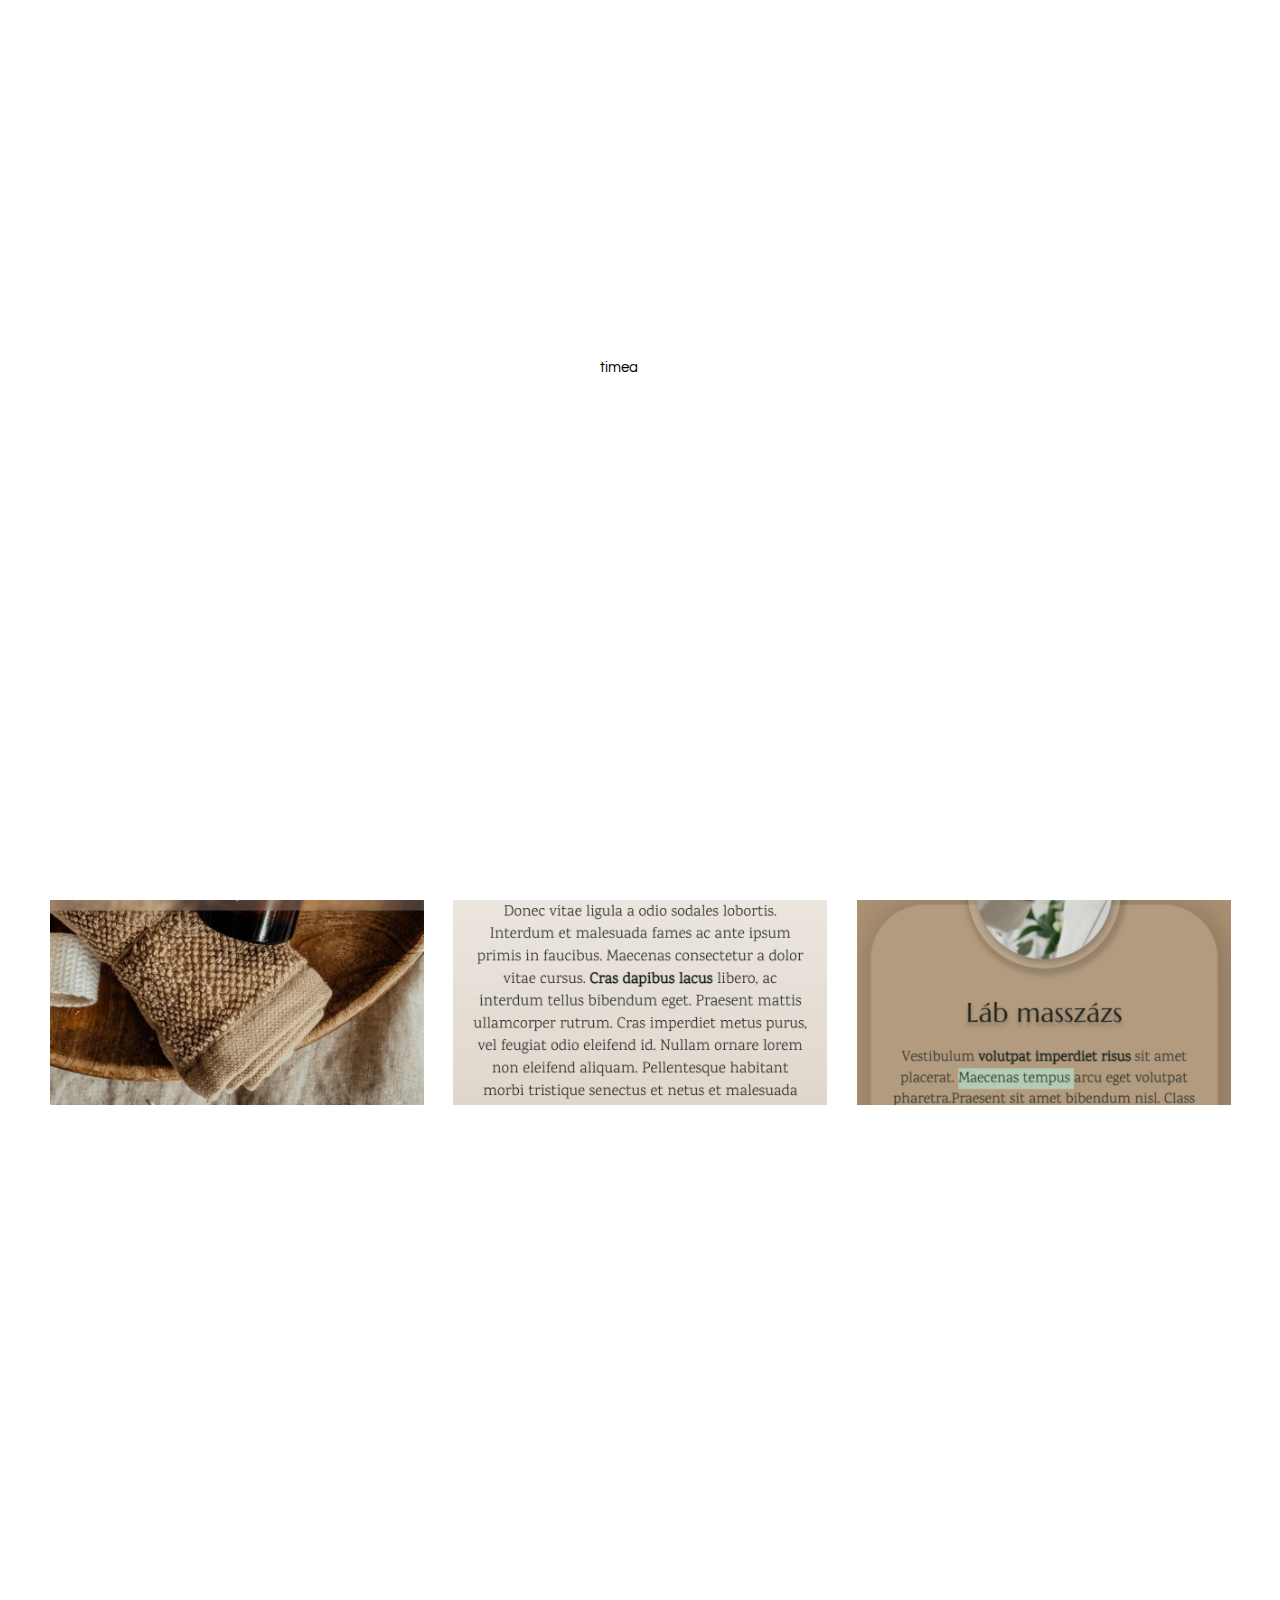
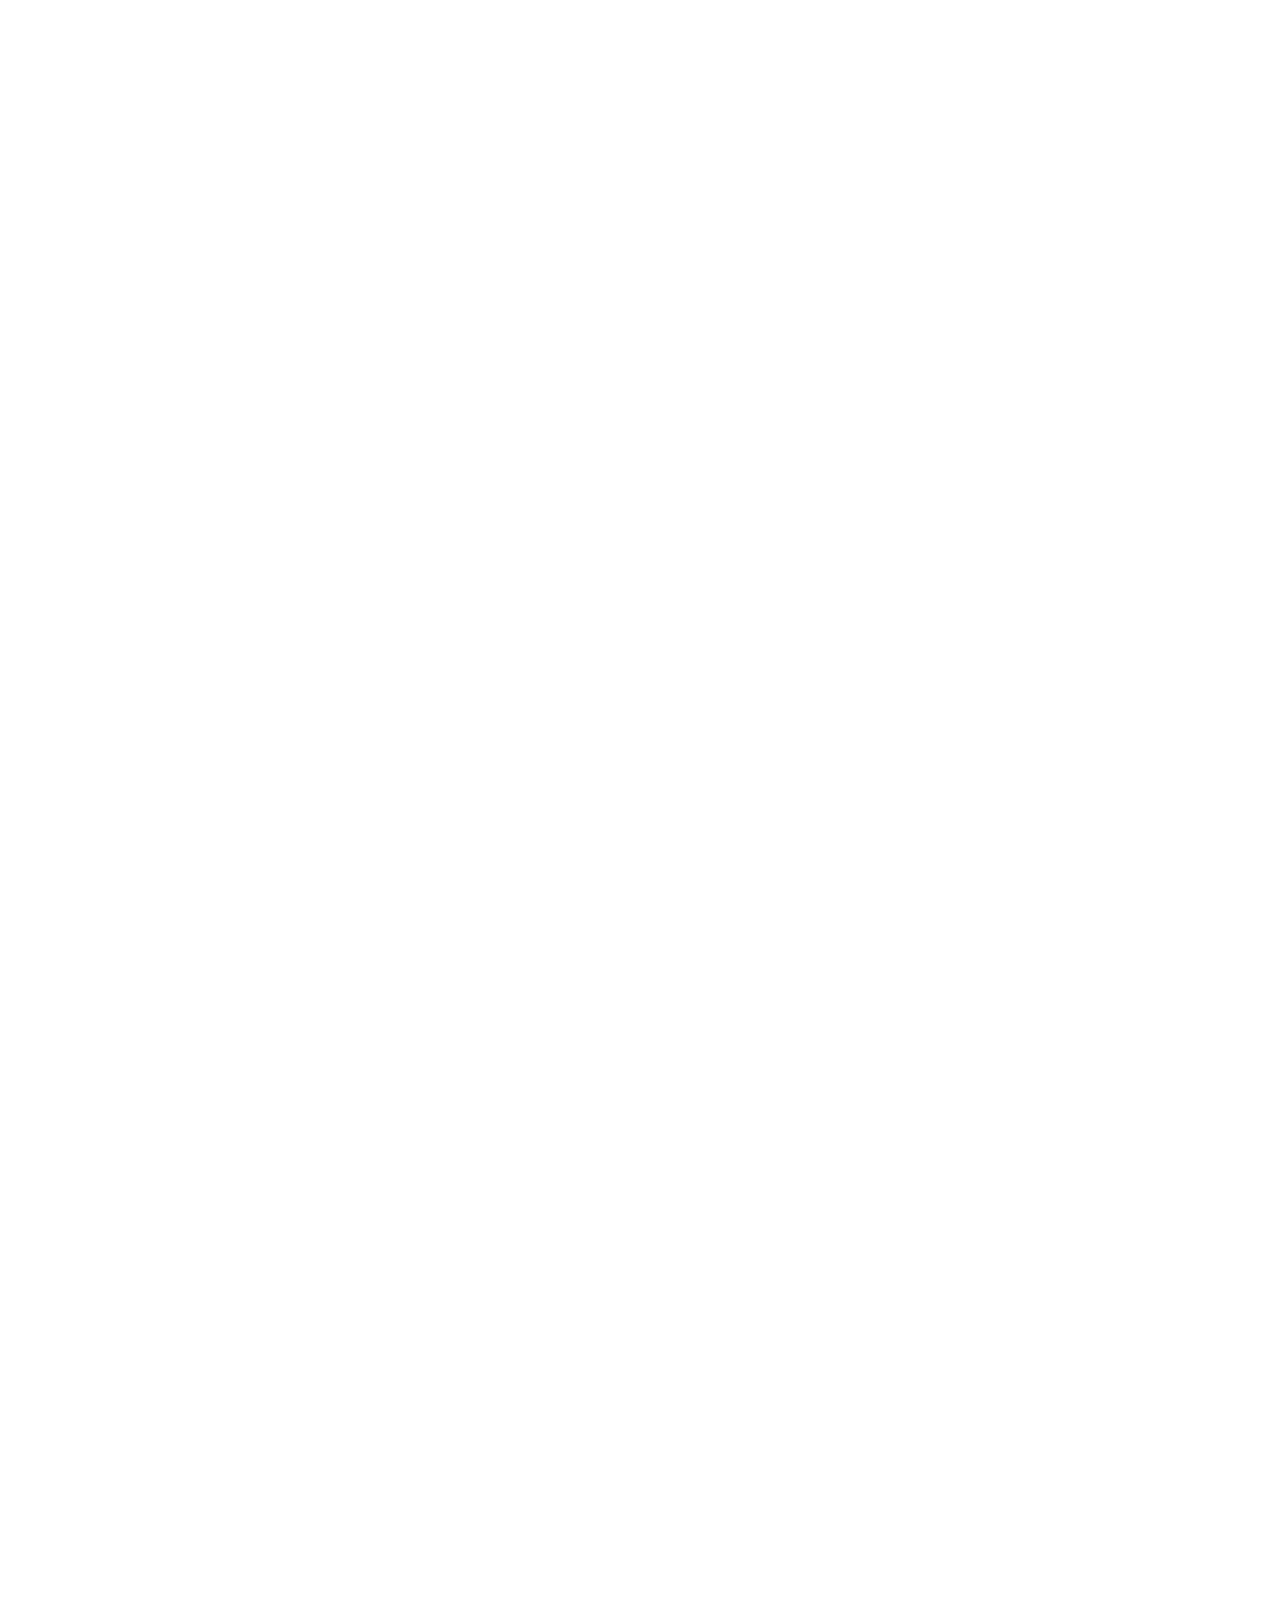
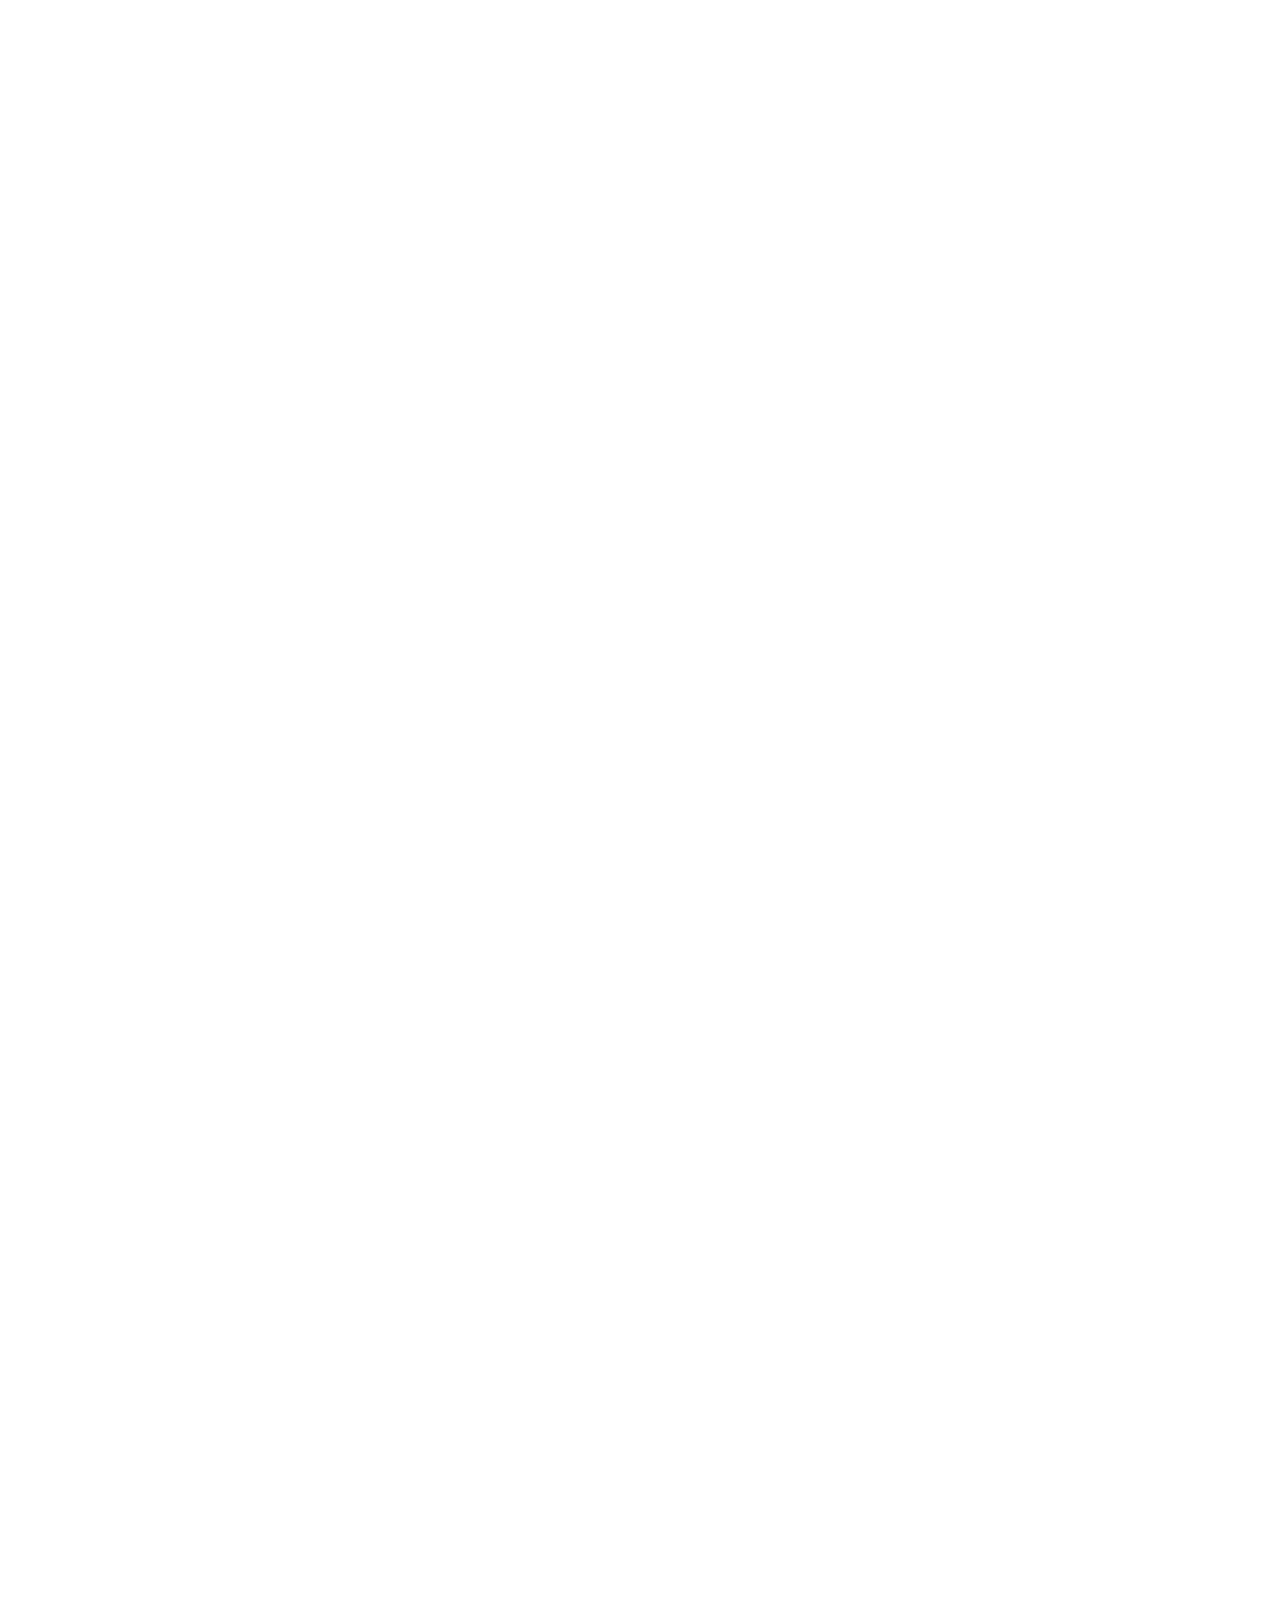
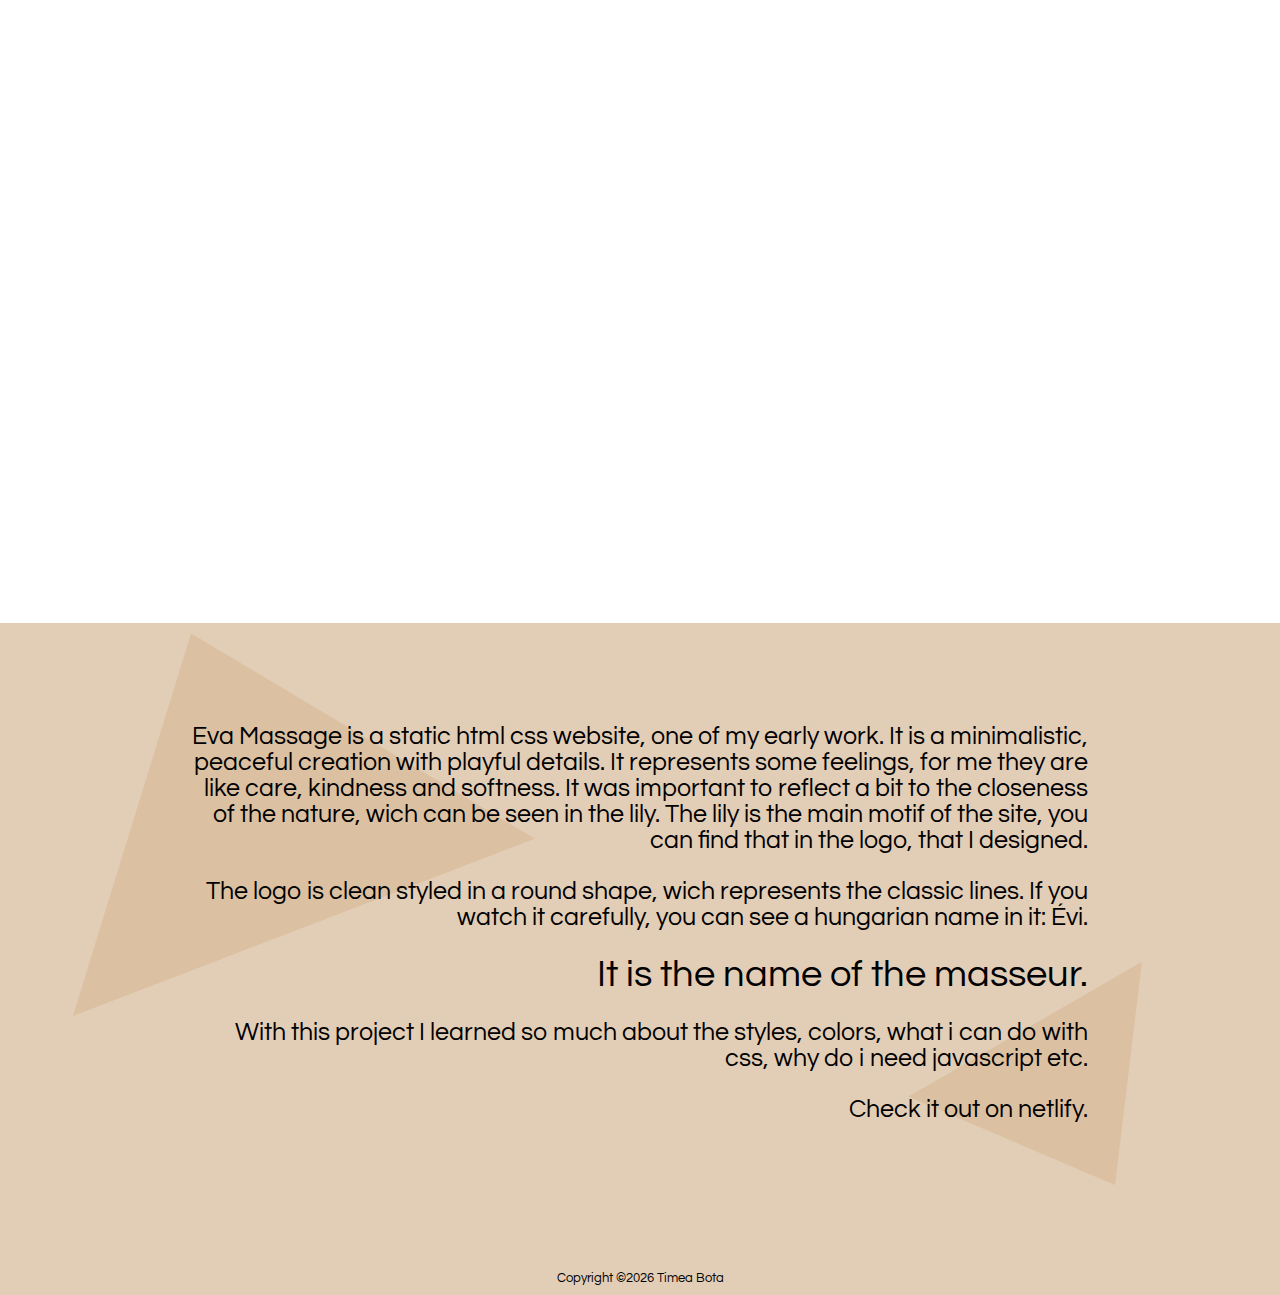
==== commit 06d5d53d: "003" ====
--- a/portfolio/001.html
+++ b/portfolio/001.html
@@ -62,9 +62,23 @@
             <div></div>
          </div>
         <div class="bottom-container">
-            <p>Verterem imperdiet vel et. Per labitur ceteros deleniti ne, sit prompta iracundia et, sit ea iudico qualisque. Eam at causae tritani, nec te velit diceret imperdiet. Vidisse explicari mel ut. Eu quo quas dicat, ei has altera utroque maiestatis, pro et wisi habeo intellegebat. Civibus democritum et pri, est dicunt lobortis te. <br><br>Verterem imperdiet vel et. Per labitur ceteros deleniti ne, sit prompta iracundia et, sit ea iudico qualisque. Eam at causae tritani, nec te velit diceret imperdiet. Vidisse explicari mel ut. Eu quo quas dicat, ei has altera utroque maiestatis, pro et wisi habeo intellegebat. Civibus democritum et pri, est dicunt lobortis te.</p>
-            <h2>Focus this text</h2>
-            <p>Lorem ipsum dolor sit amet, offendit voluptatibus mei ex, ne sea ubique voluptatibus. Sed te possit adipisci delicata, cum ad iusto iracundia. Sea eu ullum ubique viderer, esse solet est at. Nec quem labores neglegentur ex, in probatus salutatus persequeris est.</p>
+            <p>
+                Eva Massage is a static html css website, one of my early work. It is a minimalistic, peaceful creation with playful details. It represents some feelings, for me they are like care, kindness and softness. It was important to reflect a bit to the closeness of the nature, wich can be seen in the lily. The lily is the main motif of the site, you can find that in the logo, that I designed. 
+            </p>
+            <p class="enter"></p> 
+            <p>
+            The logo is clean styled in a round shape, wich represents the classic lines. If you watch it carefully, you can see a hungarian name in it: Évi.
+            </p>
+            <p class="enter"></p>
+            <h2>
+                It is the name of the masseur.
+            </h2>
+            <p class="enter"></p>
+            <p>
+                With this project I learned so much about the styles, colors, what i can do with css, why do i need javascript etc.
+            </p>
+            <p class="enter"></p>
+            <a href="https://evi-masszazs.netlify.app/" target="_blank">Check it out on netlify.</a>
             <div class="bot-triangles">
                 <div></div>
                 <div></div>
--- a/portfolio/portfolio_style/portfolio_base.css
+++ b/portfolio/portfolio_style/portfolio_base.css
@@ -1,11 +1,4 @@
 :root {
-    --purple: #CB77DD;
-    --yellow: #FFE267;
-    --rose-pompadour: #F07292;
-    --aquamarine: #00F5D4;
-    --mauve: #FFC1FF;
-    --mindaro: #C4F094;
-    --indigo: #A29DFF;
     --black: #000000;
     --mainFont: 'Questrial', sans-serif;
     --decorativeFont: 'Raleway Dots', cursive;
@@ -26,6 +19,7 @@
 html {
     font-size: 25px;
     min-width: 280px;
+    scroll-behavior: smooth;
 }
 
 body {
@@ -34,10 +28,15 @@
 
 h1 {
     font-size: 1.5rem;
+    text-align: right;
 }
 
 h3 {
     font-size: 1rem;
+}
+
+.enter { 
+    height: 1rem;
 }
 
 ::-webkit-scrollbar {
@@ -47,6 +46,13 @@
 }
 
 ::selection {
-    background-color: var(--rose-pompadour);
-    color: var(--yellow);
+    background-color: #000;
+    color: #fff;
 }
+
+/* MAXHEIGHT MEDIA QUERIES */
+@media screen and (max-height: 650px) {
+    html {
+        font-size: 20px;
+    }
+}--- a/portfolio/portfolio_style/001.css
+++ b/portfolio/portfolio_style/001.css
@@ -160,7 +160,7 @@
     background-color: #E2CDB6;
 }
 
-.bottom-container p, .bottom-container h2 {
+.bottom-container p, .bottom-container h2, .bottom-container a{
     position: inherit;
     z-index: 5;
 }
@@ -280,10 +280,12 @@
     .back-main {
         right: unset;
         left: 1rem;
+        top: 1rem;
     }
     .top-container {
         padding: 0.5rem 1rem;
         height: 35vh;
+        min-height: 210px;
     }
     .pic-mobile-container div {
         width: 45vw;
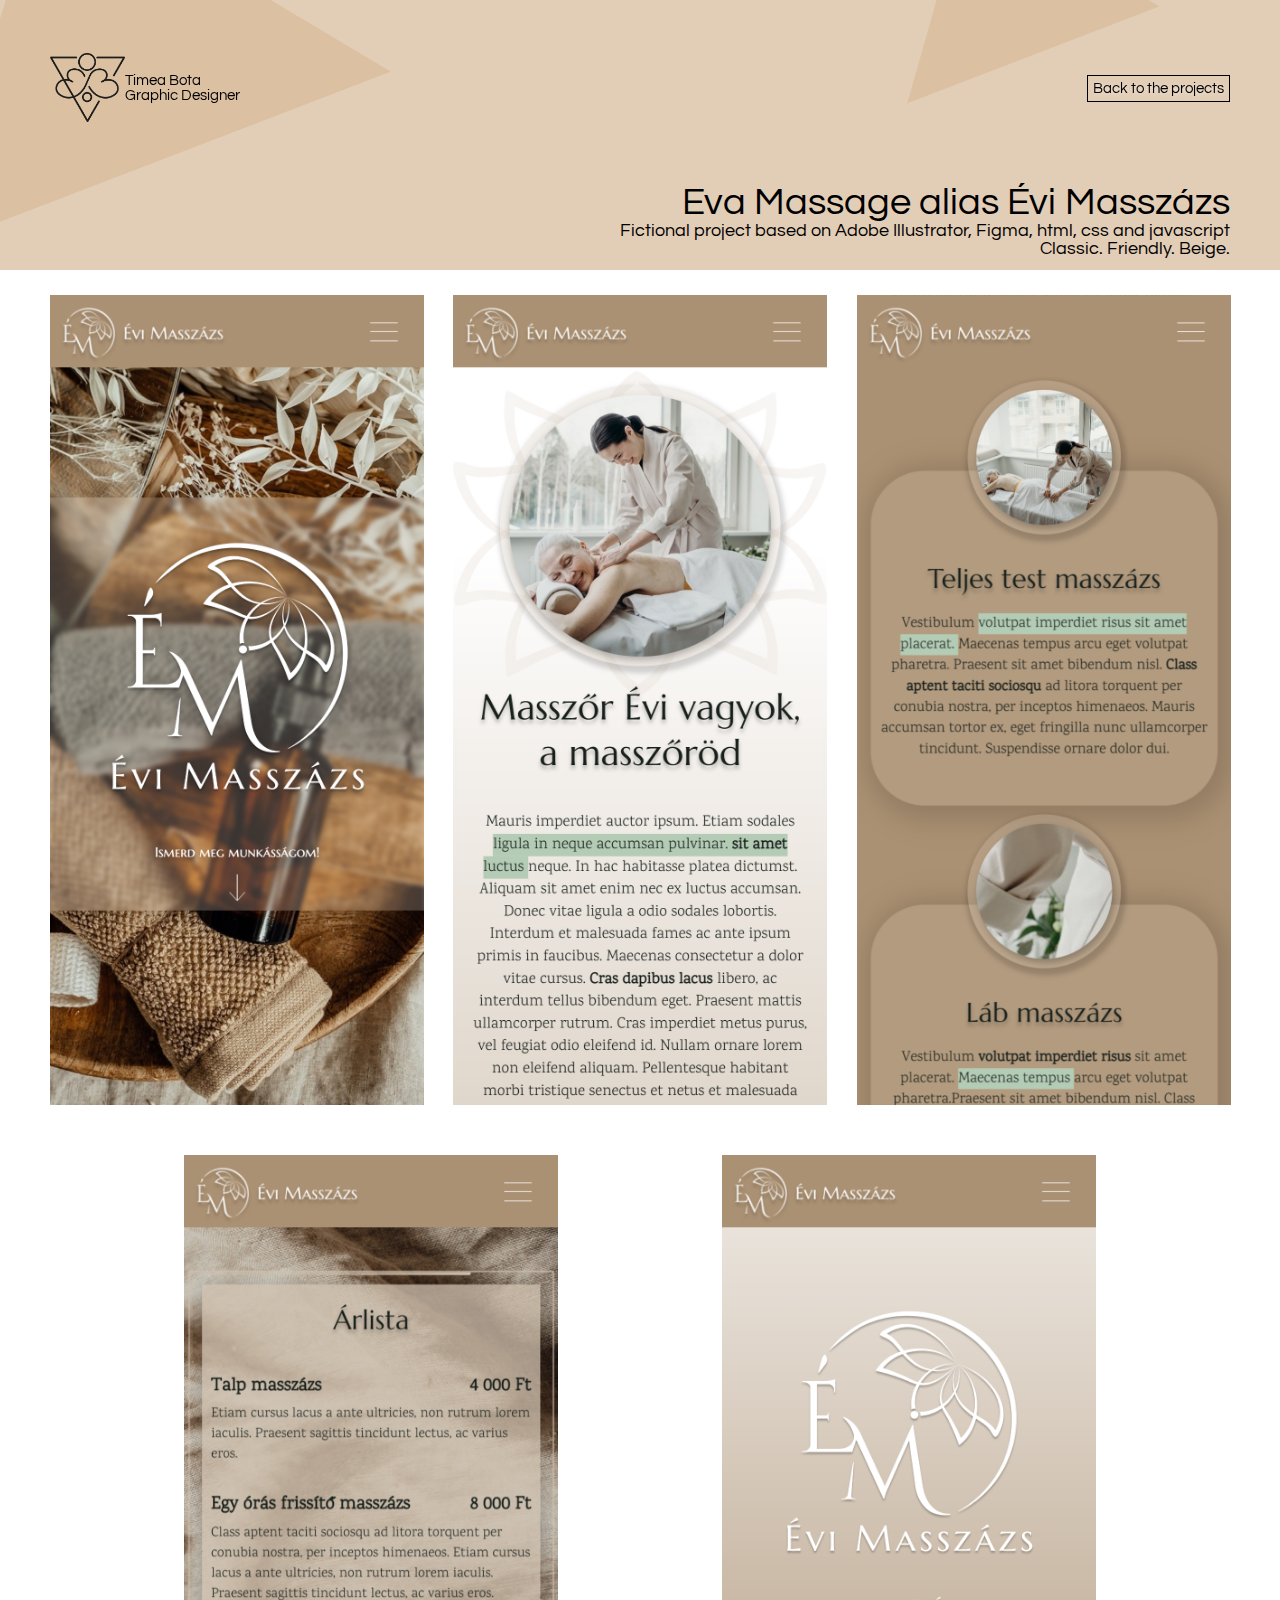
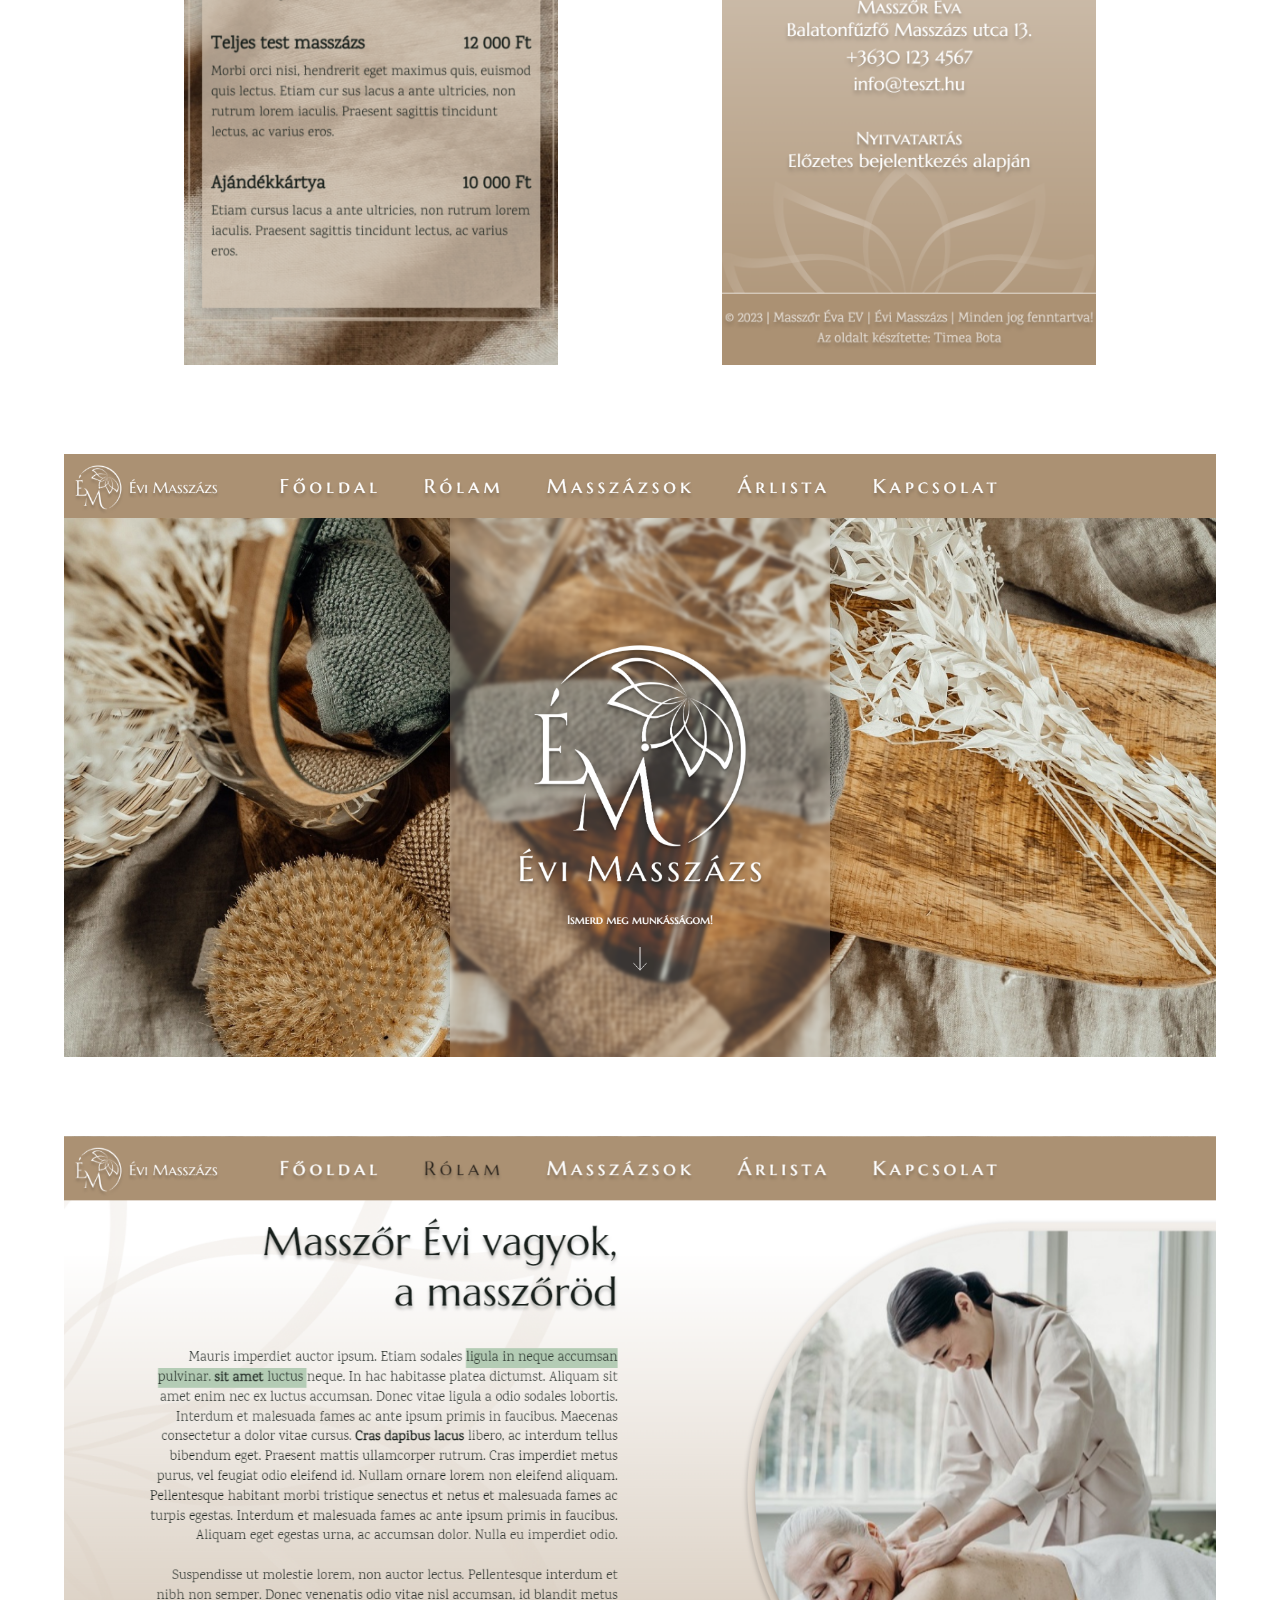
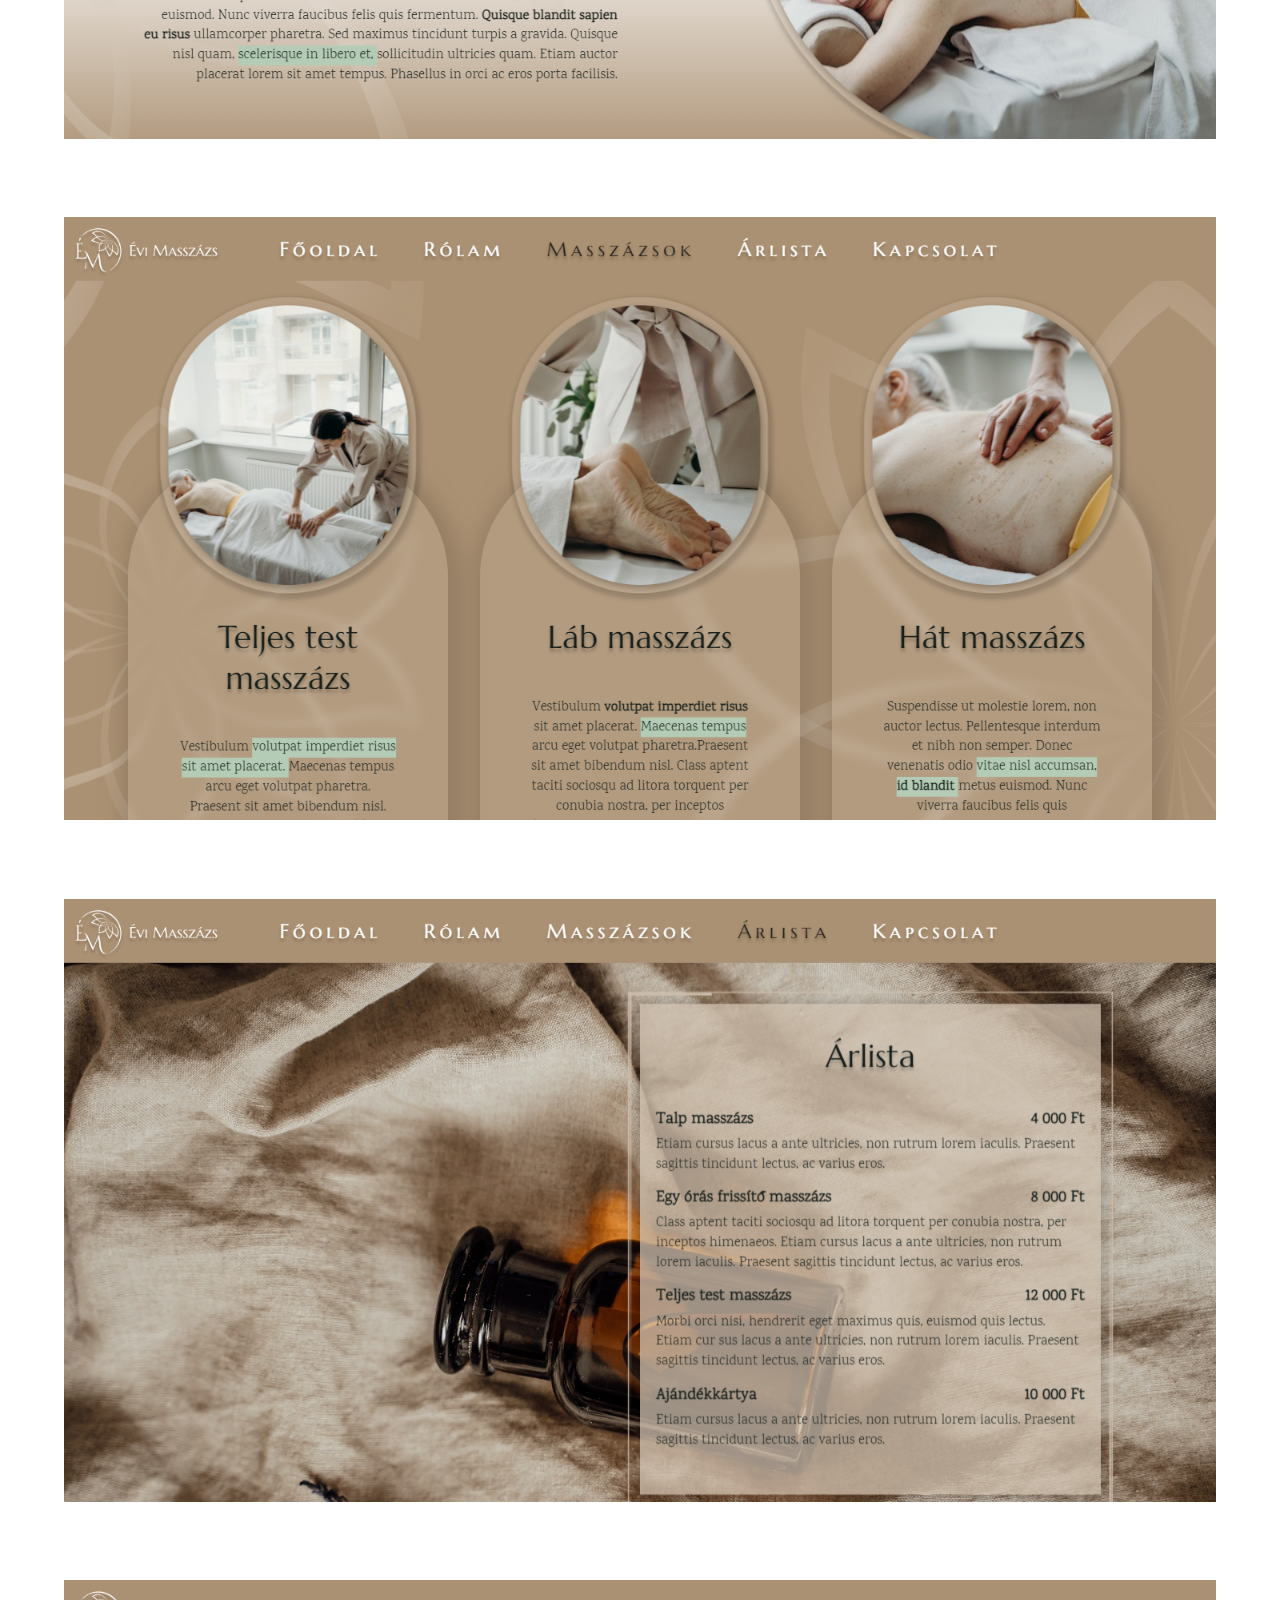
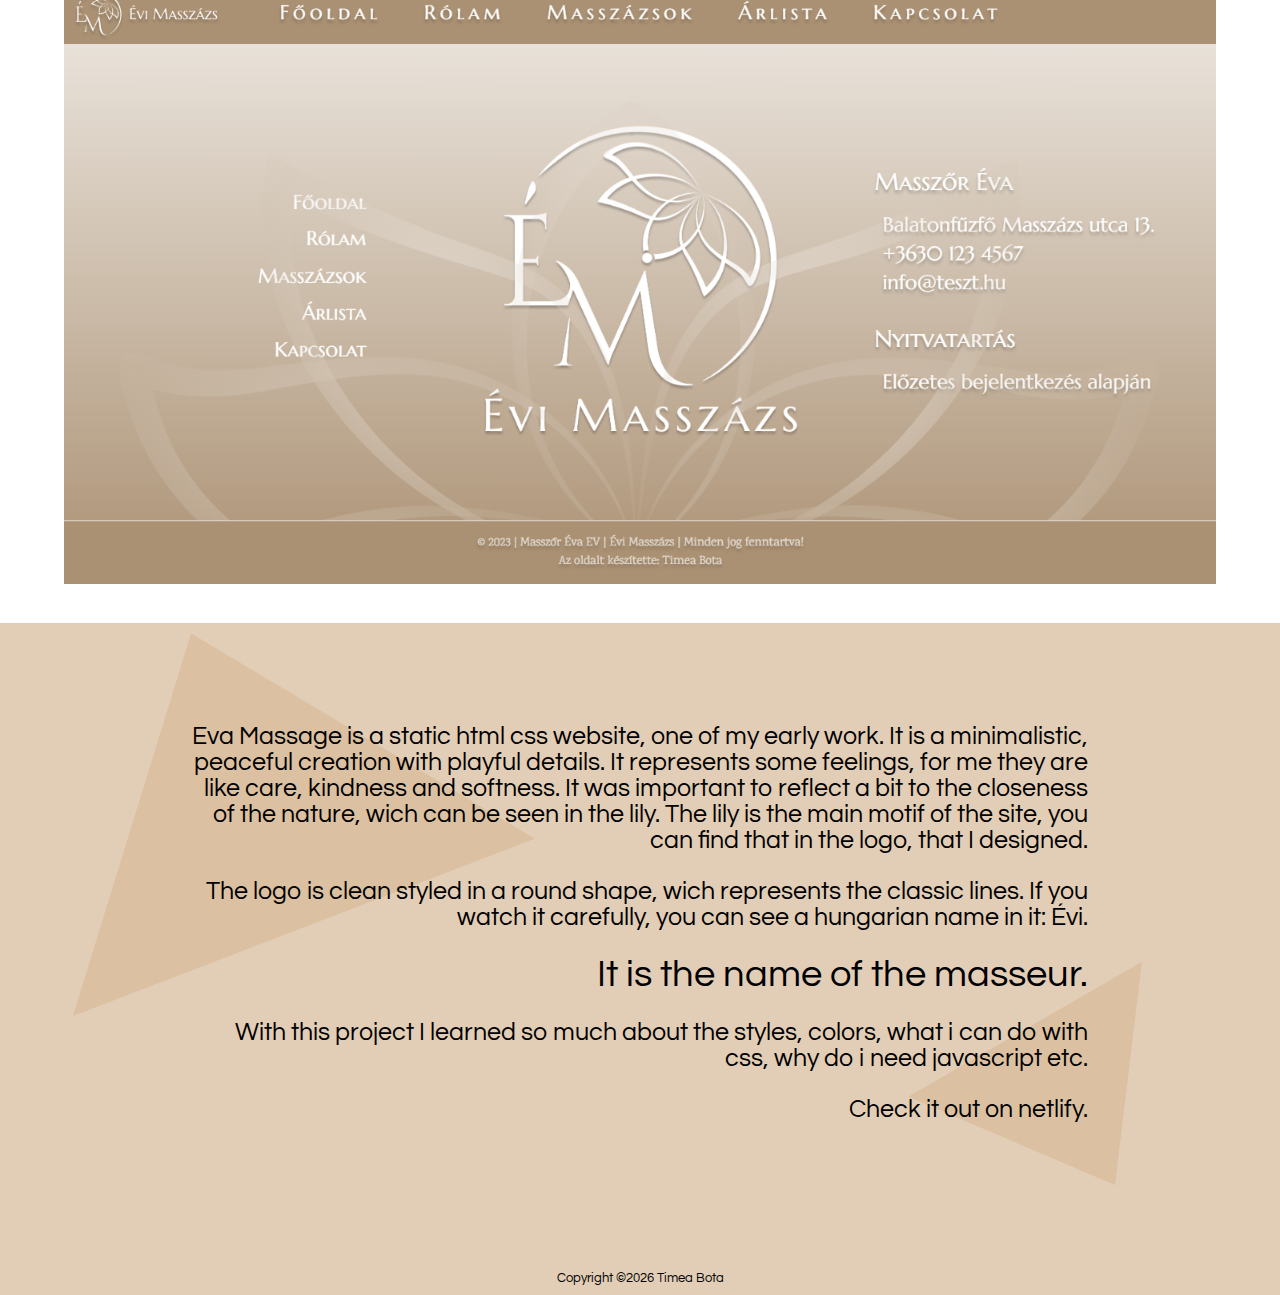
==== commit 6cdedbe1: "back to my work respo" ====
--- a/portfolio/001.html
+++ b/portfolio/001.html
@@ -20,18 +20,20 @@
     <script src="../javascript/portfolio_script.js" defer></script>
 </head>
 <body>
-    <div class="intro">
+    <!-- <div class="intro">
         <h1 class="logo-header">
             <span class="logo-intro">timea</span>
             <span class="logo-intro">bota.</span>
         </h1>
-    </div>
+    </div> -->
     <header class="header">
-        <div class="logo">logo</div>
-        <div class="name">
-            Timea Bota
-            <br>
-            Graphic Designer
+        <div class="logo-container">
+            <div class="logo"></div>
+            <div class="name">
+                Timea Bota
+                <br>
+                Graphic Designer
+            </div>
         </div>
     </header>
     <main>
@@ -70,9 +72,9 @@
             The logo is clean styled in a round shape, wich represents the classic lines. If you watch it carefully, you can see a hungarian name in it: Évi.
             </p>
             <p class="enter"></p>
-            <h2>
+            <h1>
                 It is the name of the masseur.
-            </h2>
+            </h1>
             <p class="enter"></p>
             <p>
                 With this project I learned so much about the styles, colors, what i can do with css, why do i need javascript etc.
--- a/style/header.css
+++ b/style/header.css
@@ -5,17 +5,26 @@
     z-index: 15;
 }
 
+.logo-container {
+    position: absolute;
+    top: 2rem;
+    left: 2rem;
+    display: flex;
+    align-items: center;
+}
+
 .logo {
-    font-size: 2rem;
-    padding-left: 2rem;
-    padding-top: 2rem;
-    padding-bottom: 0.5rem;
+    height: 3rem;
+    width: 3rem;
+    background-image: url('../assets/logo.png');
+    background-position: center;
+    background-repeat: no-repeat;
+    background-size: contain;
 }
 
 .name {
-    font-size: 0.8rem;
+    font-size: 0.6rem;
     width: 300px;
-    padding-left: 2rem;
 }
 
 .nav-list {
@@ -222,29 +231,17 @@
         z-index: 17;
     }
     
+    .logo-container {
+        top: 1rem;
+        right: 1rem;
+        flex-direction: row-reverse;
+    }
+
     .logo {
-        position: absolute;
-        top: 1rem;
-        right: 0;
-        width: 100px;
-        padding: unset;     
-        padding-right: 1rem;
-        display: flex;
-        align-items: center;
-        justify-content: flex-end;
         z-index: 18;
     }
 
     .name {
-        position: absolute;
-        top: 3rem;
-        right: 0;
-        width: unset;
-        padding: unset;
-        padding-right: 1rem;
-        display: flex;
-        align-items: center;
-        justify-content: flex-end;
         text-align: right;
     }
 }
--- a/portfolio/portfolio_style/001.css
+++ b/portfolio/portfolio_style/001.css
@@ -7,28 +7,24 @@
     align-items: flex-end;
     justify-content: flex-end;
     background-color: #E2CDB6;
-    /* opacity: 0;
-    transform: translate(0px, -220px);
-    transition: all 0.3s ease-in-out; */
 }
 
 .back-main {
+    position: fixed;
+    top: 3rem;
+    right: 2rem;
     display: flex;
     flex-direction: column-reverse;
     align-items: flex-end;
-    position: fixed;
-    right: 2rem;
-    top: 3rem;
-    z-index: 10;
+    z-index: 17;
 }
 
 .back {
     font-size: 0.6rem;
     padding: 5px;
-    border: 1px solid black;
+    border: 1.5px solid black;
     text-shadow: 1px 1px 5px rgba(255, 255, 255, 0.61);
     transition: var(--defaultTransition);
-    z-index: 2;
 }
 
 .back:hover {
@@ -51,11 +47,11 @@
     position: relative;
     width: 100vw;
     height: 100%;
-    background-color: #fff;
     padding: 0rem 2rem 2rem;
     display: flex;
     flex-wrap: wrap;
     justify-content: center;
+    background-color: #fff;
 }
 
 .pic-desktop-container div {
@@ -64,14 +60,6 @@
     background-position: center;
     background-repeat: no-repeat;
     background-size: contain;
-    opacity: 0;
-    transform: translate(0px, -50px);
-    transition: var(--defaultTransition);
-}
-
-.pic-desktop-container div.fadein {
-    opacity: 1;
-    transform: translate(0, 0);
     transition: var(--defaultTransition);
 }
 
@@ -103,10 +91,10 @@
     display: flex;
     width: 100vw;
     padding: 2rem 2rem 0rem;
-    background-color: #fff;
     flex-wrap: wrap;
     justify-content: center;
     align-items: center;
+    background-color: #fff;
 }
 
 .pic-mobile-container div {
@@ -116,14 +104,6 @@
     background-position-x: center;
     background-repeat: no-repeat;
     background-size: contain;
-    opacity: 0;
-    transform: translate(0px, -50px);
-    transition: var(--defaultTransition);
-}
-
-.pic-mobile-container div.fadein {
-    opacity: 1;
-    transform: translate(0, 0);
     transition: var(--defaultTransition);
 }
 
@@ -160,7 +140,7 @@
     background-color: #E2CDB6;
 }
 
-.bottom-container p, .bottom-container h2, .bottom-container a{
+.bottom-container p, .bottom-container h1, .bottom-container a{
     position: inherit;
     z-index: 5;
 }
@@ -257,10 +237,12 @@
 }
 
 .bot-triangles :nth-child(2):hover {
-    transform:  rotate(160deg) scale(1.1);
-    transition: var(--defaultTransition);
-}
-
+    transform: rotate(160deg) scale(1.1);
+    transition: var(--defaultTransition);
+}
+
+
+/* MAXWIDTH MEDIA QUERIES */
 @media screen and (max-width: 1280px) {
     .pic-mobile-container {
         justify-content: space-evenly;
@@ -282,60 +264,68 @@
         left: 1rem;
         top: 1rem;
     }
+
     .top-container {
         padding: 0.5rem 1rem;
         height: 35vh;
         min-height: 210px;
     }
+
     .pic-mobile-container div {
         width: 45vw;
     }
+
     .pic-desktop-container div {
         width: 100vw;
     }
+
     .pic-desktop-container div:hover {
         transform: scale(1.6);
     }
+
     .top-triangles div:nth-child(2) {
         display: none;
     }
+
     .bottom-container {
         padding: 1rem;
     }
-    .bottom-container p, .bottom-container h2 {
+
+    .bottom-container p {
         font-size: 0.8rem;
     }
-
 }
 
 @media screen and (max-width: 650px) {
     .top-container {
         height: 40vh;
     }
+
     .top-container h1 {
         font-size: 1.3rem;
     }
+
     .pic-mobile-container div {
         width: 90vw;
     }
+
     .pic-desktop-container div {
         margin: unset;
         margin-bottom: 10px;
-        
         width: 100vw;
     }
-    .arrow div:nth-child(1) {
-        width: 155px;
-    }
+    
     .pic-desktop-container {
         padding: unset;
     }
 }
 
-
-
-.fadeintop {
-    opacity: 1;
-    transform: translate(0, 0);
-    transition: var(--defaultTransition);
+@media screen and (max-width: 420px) {
+    .back-main {
+        width: 80px;
+    }
+
+    .back {
+        text-align: left;
+    }
 }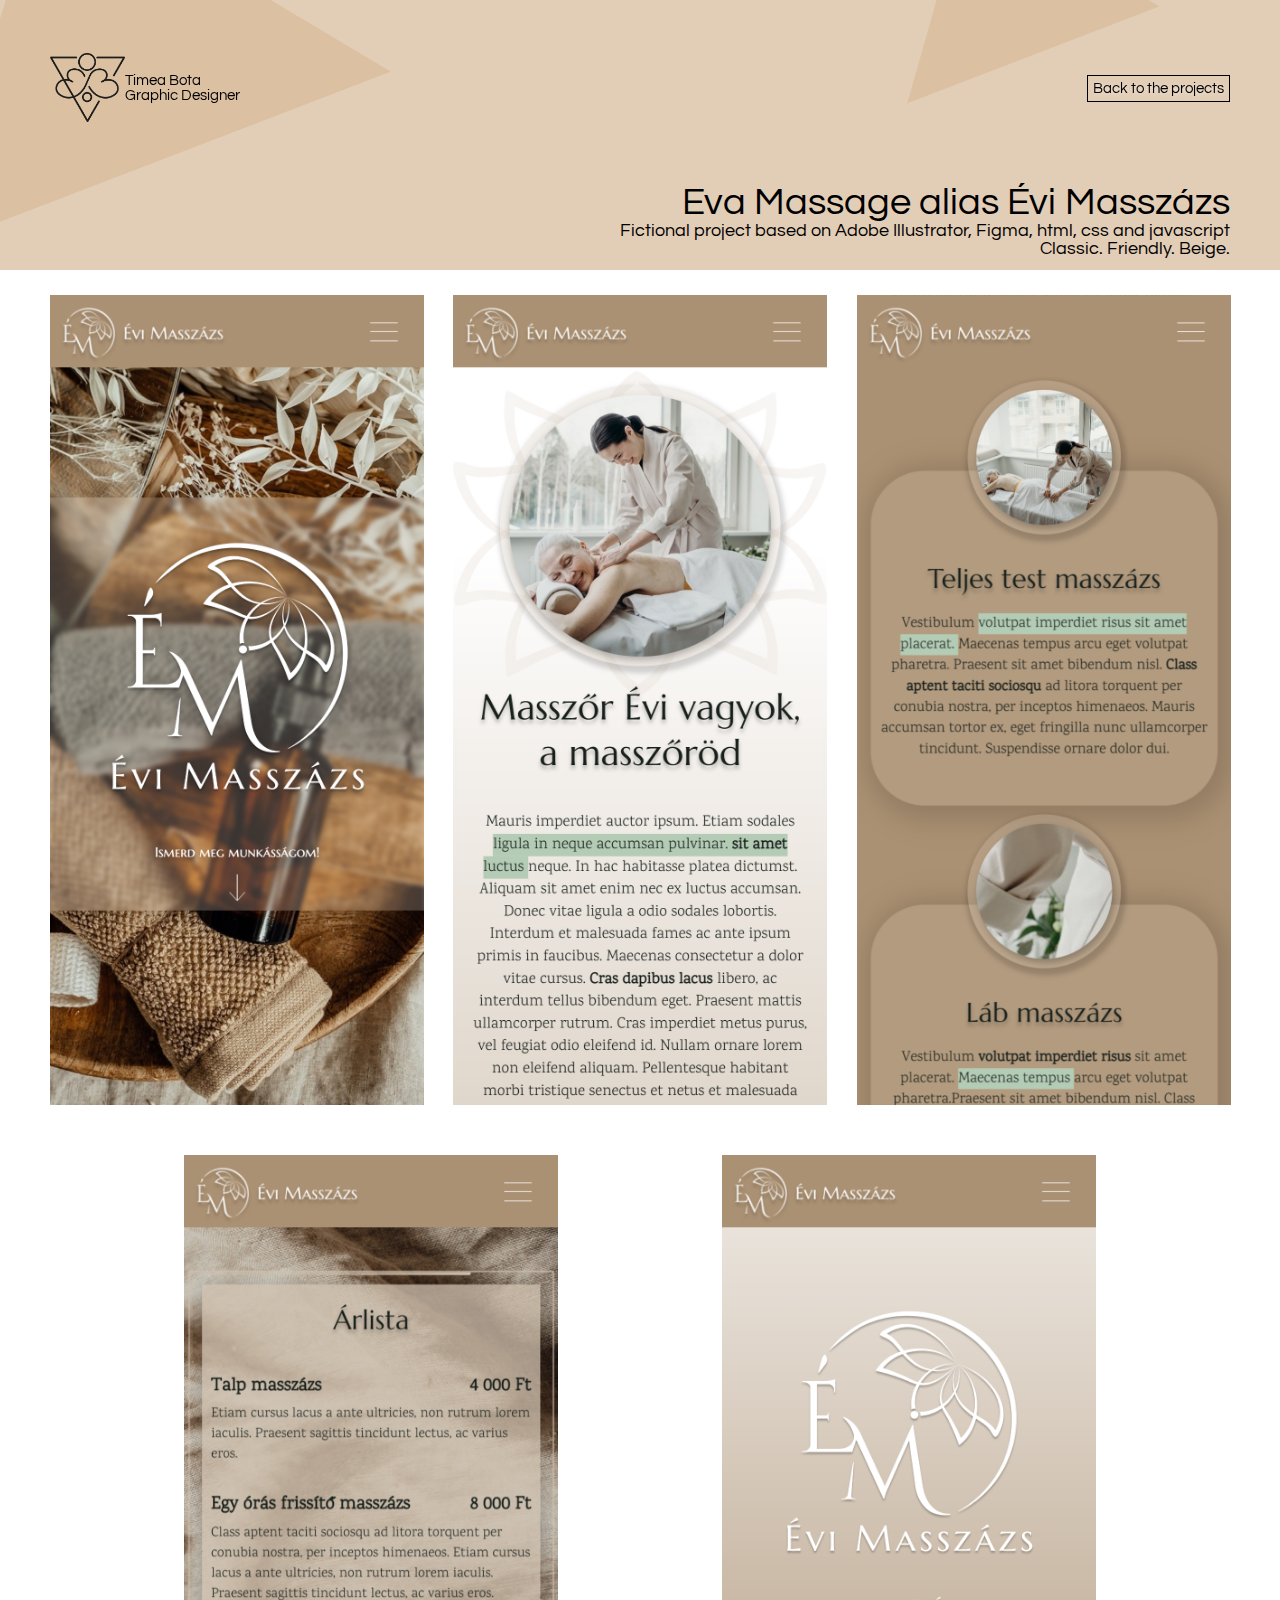
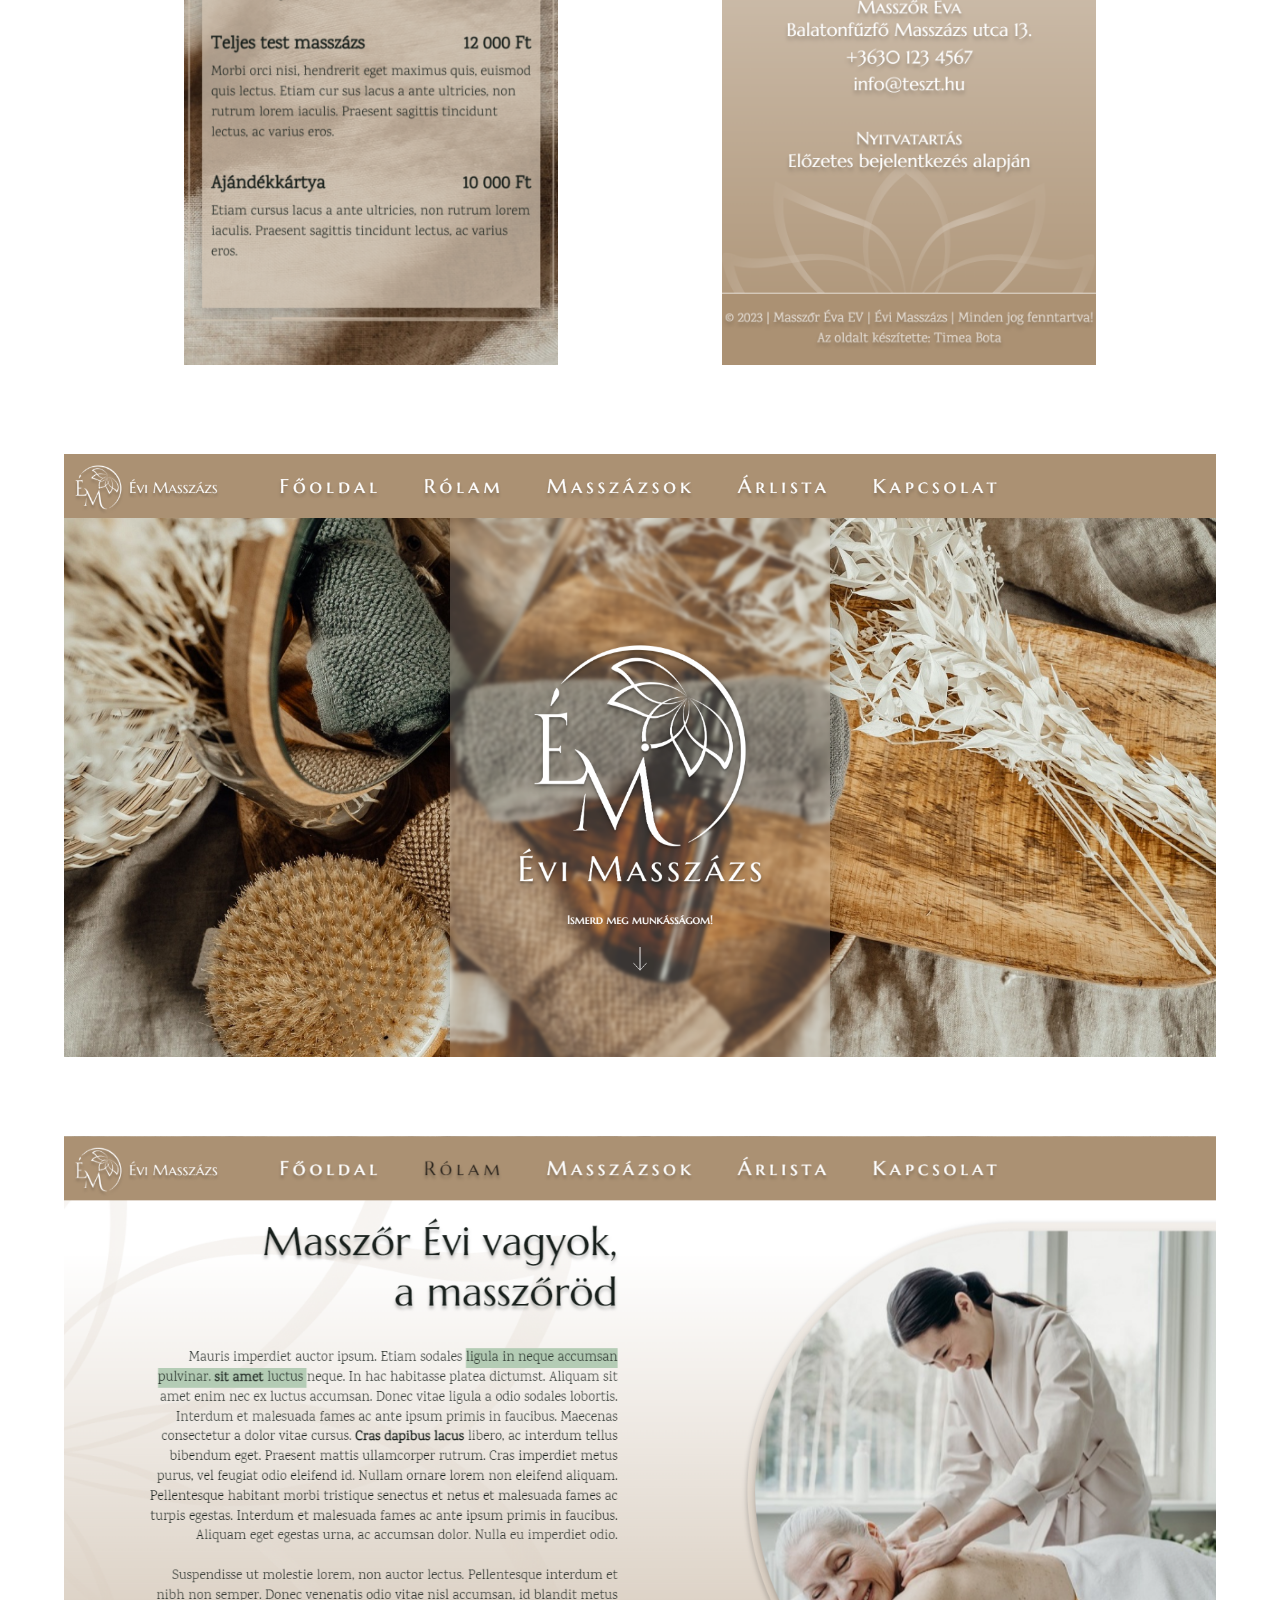
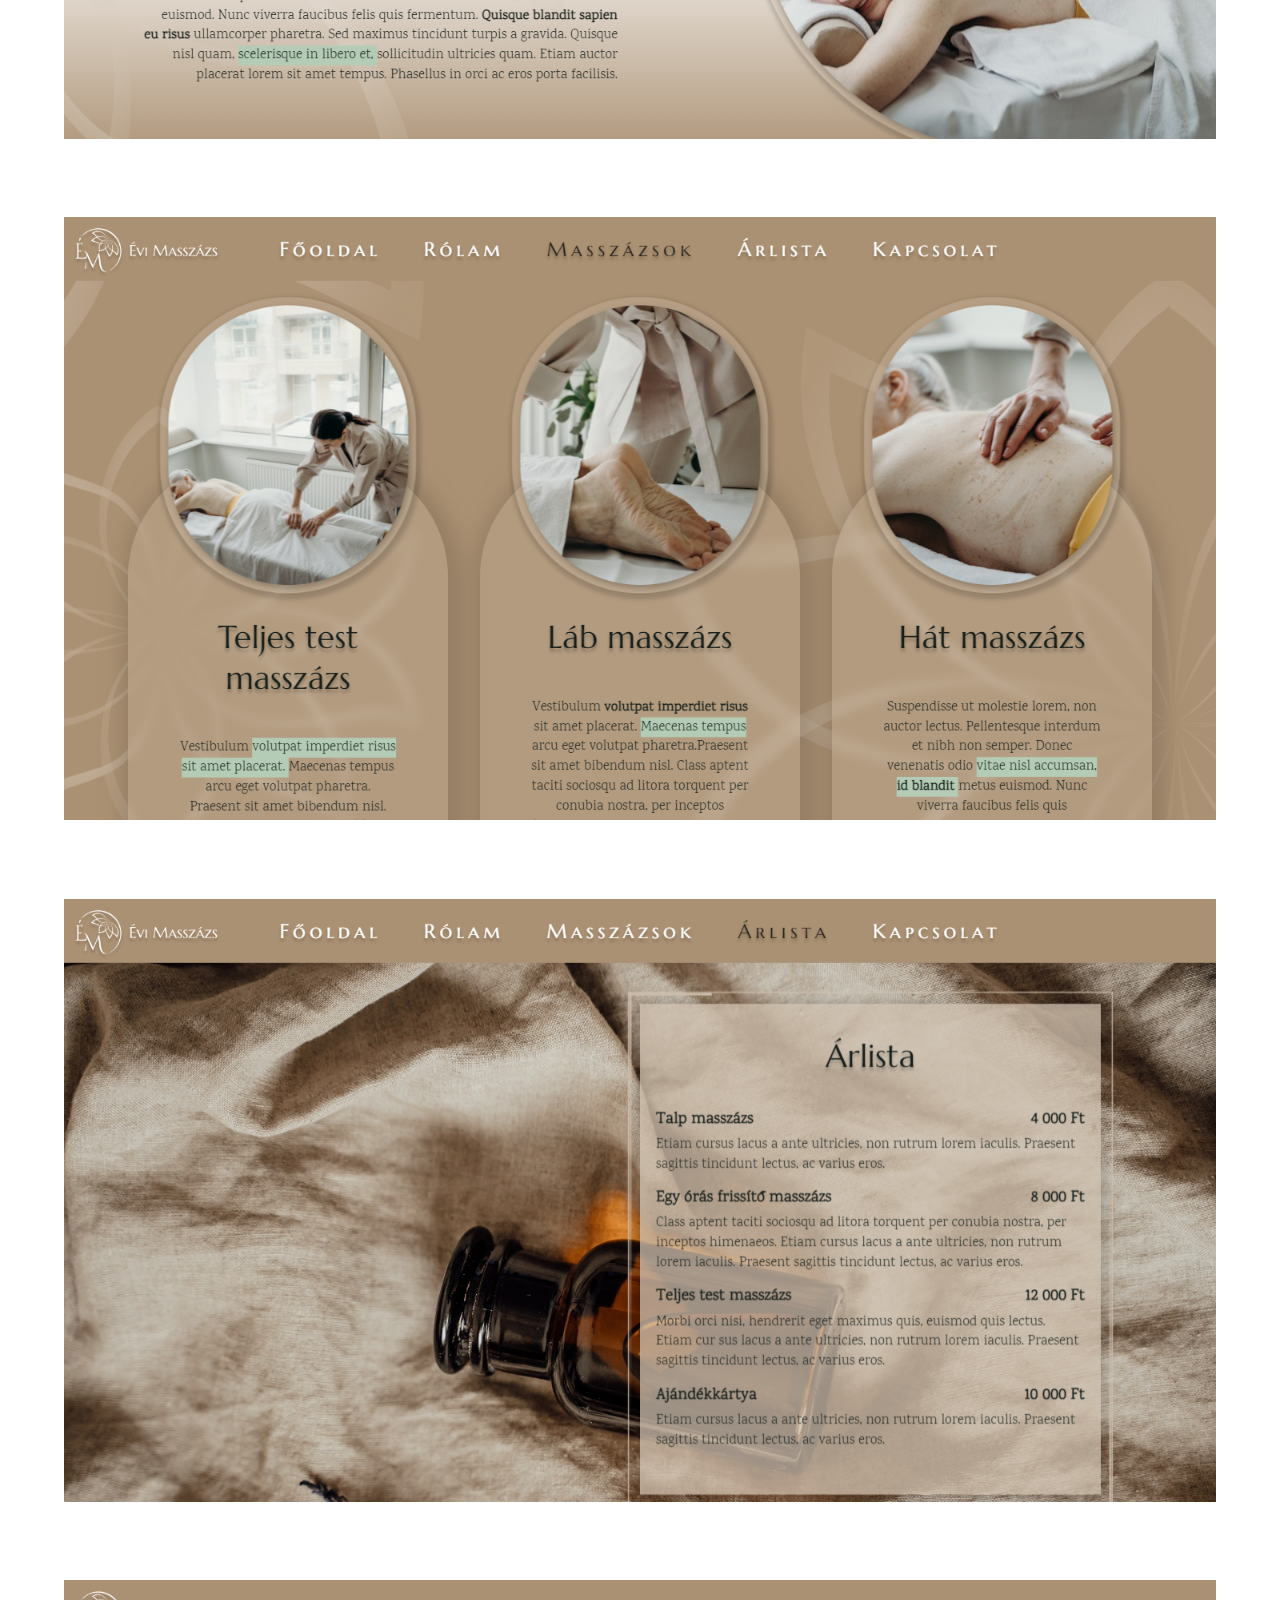
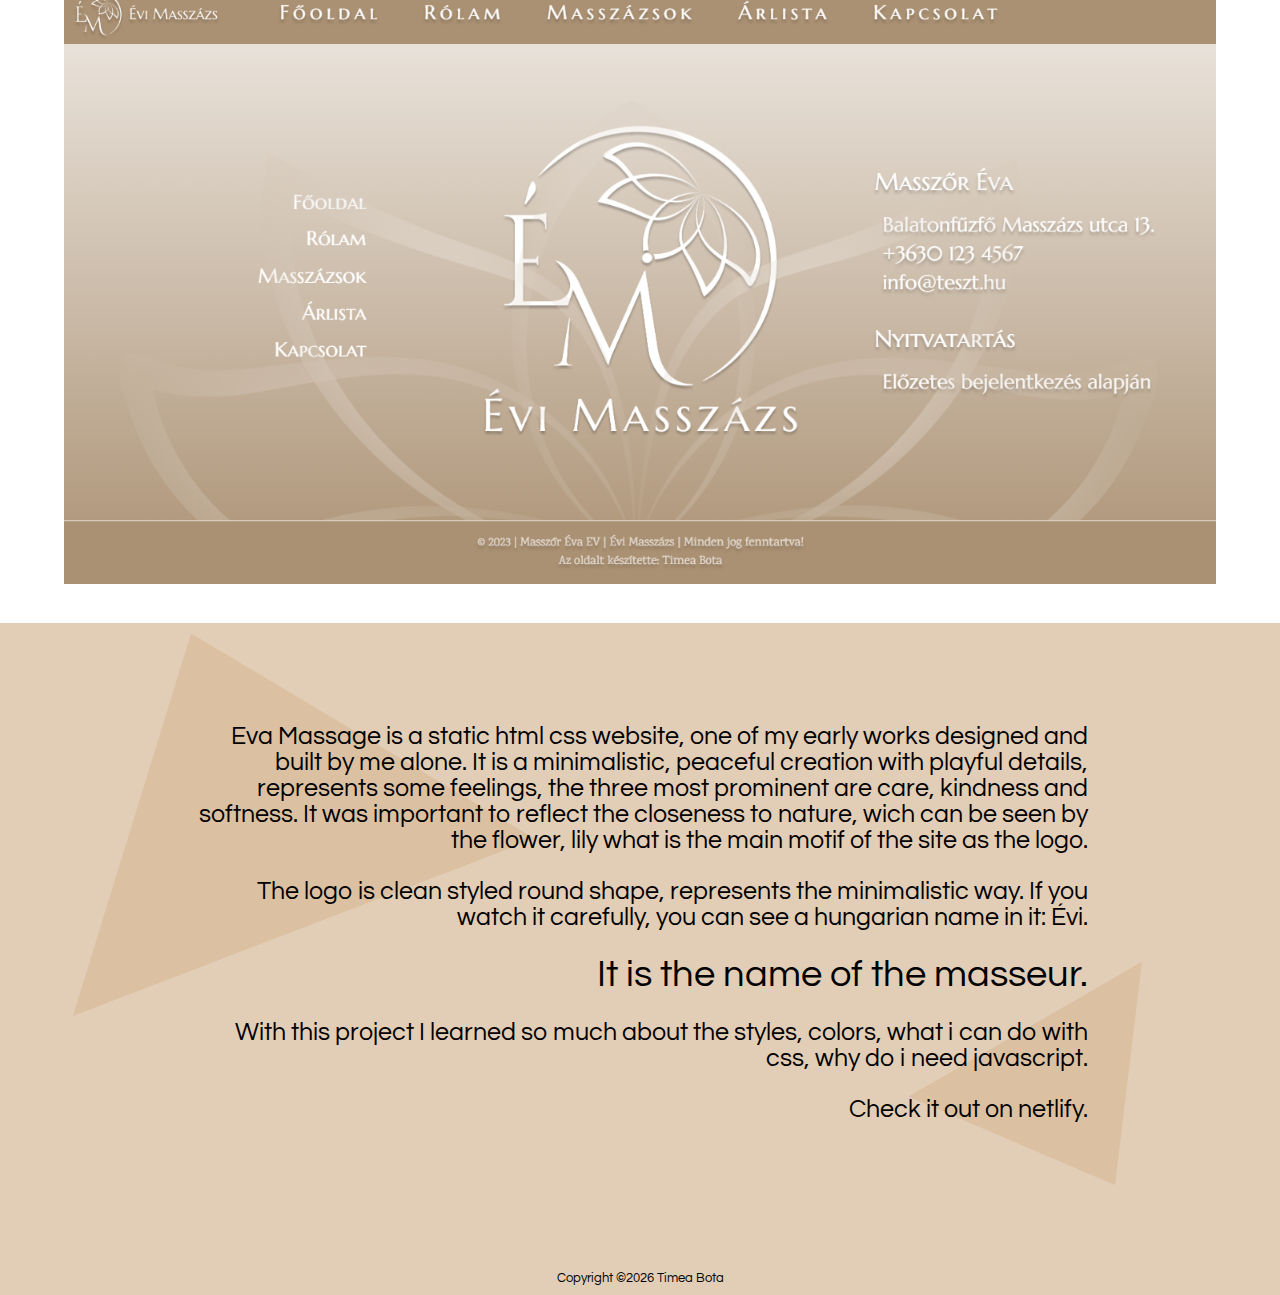
==== commit a54707f1: "content fix, upgrade, revision" ====
--- a/portfolio/001.html
+++ b/portfolio/001.html
@@ -65,11 +65,11 @@
          </div>
         <div class="bottom-container">
             <p>
-                Eva Massage is a static html css website, one of my early work. It is a minimalistic, peaceful creation with playful details. It represents some feelings, for me they are like care, kindness and softness. It was important to reflect a bit to the closeness of the nature, wich can be seen in the lily. The lily is the main motif of the site, you can find that in the logo, that I designed. 
+                Eva Massage is a static html css website, one of my early works designed and built by me alone. It is a minimalistic, peaceful creation with playful details, represents some feelings, the three most prominent are care, kindness and softness. It was important to reflect the closeness to nature, wich can be seen by the flower, lily what is the main motif of the site as the logo. 
             </p>
             <p class="enter"></p> 
             <p>
-            The logo is clean styled in a round shape, wich represents the classic lines. If you watch it carefully, you can see a hungarian name in it: Évi.
+            The logo is clean styled round shape, represents the minimalistic way. If you watch it carefully, you can see a hungarian name in it: Évi.
             </p>
             <p class="enter"></p>
             <h1>
@@ -77,7 +77,7 @@
             </h1>
             <p class="enter"></p>
             <p>
-                With this project I learned so much about the styles, colors, what i can do with css, why do i need javascript etc.
+                With this project I learned so much about the styles, colors, what i can do with css, why do i need javascript.
             </p>
             <p class="enter"></p>
             <a href="https://evi-masszazs.netlify.app/" target="_blank">Check it out on netlify.</a>
--- a/style/header.css
+++ b/style/header.css
@@ -11,6 +11,7 @@
     left: 2rem;
     display: flex;
     align-items: center;
+    z-index: 30;
 }
 
 .logo {
--- a/portfolio/portfolio_style/001.css
+++ b/portfolio/portfolio_style/001.css
@@ -140,7 +140,7 @@
     background-color: #E2CDB6;
 }
 
-.bottom-container p, .bottom-container h1, .bottom-container a{
+.bottom-container p, .bottom-container h1, .bottom-container a {
     position: inherit;
     z-index: 5;
 }
@@ -159,6 +159,7 @@
     left: 0;
     width: 100vw;
     height: 30vh;
+    overflow: hidden;
     z-index: 1;
 }
 
